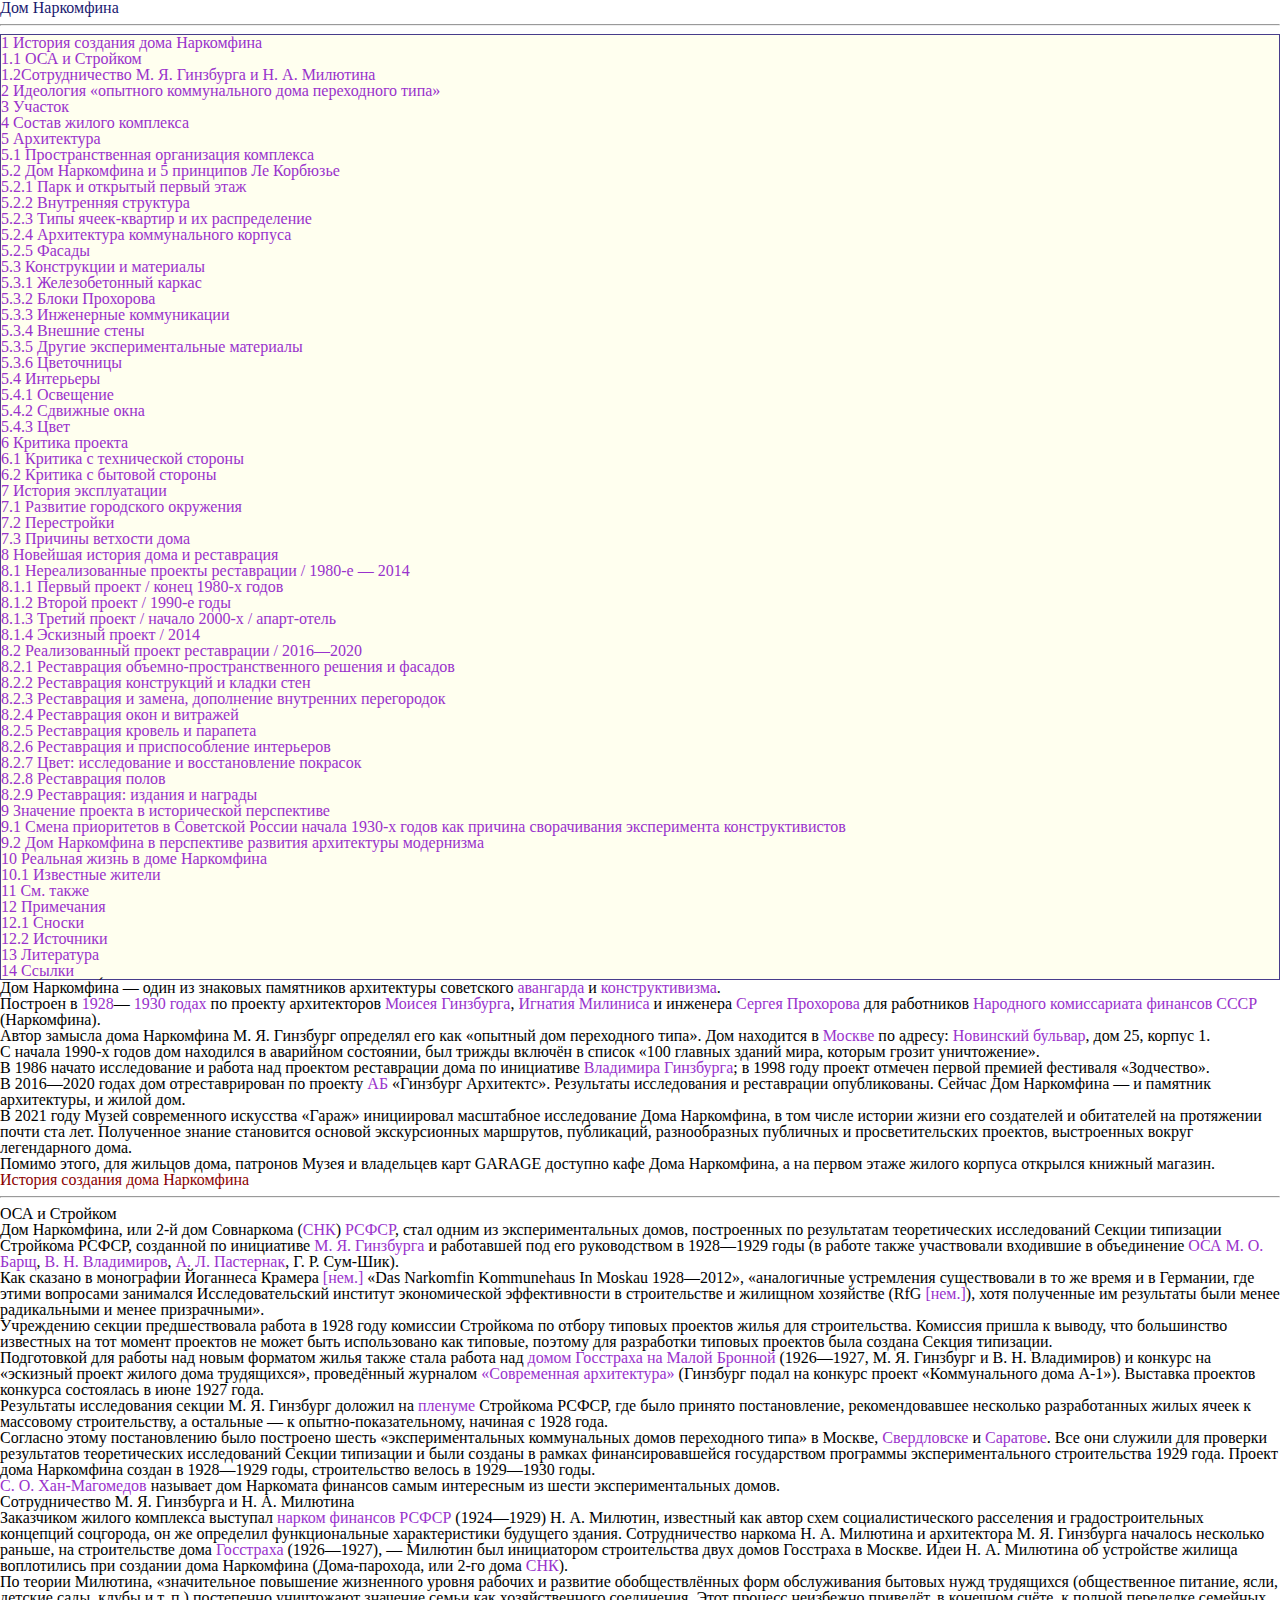
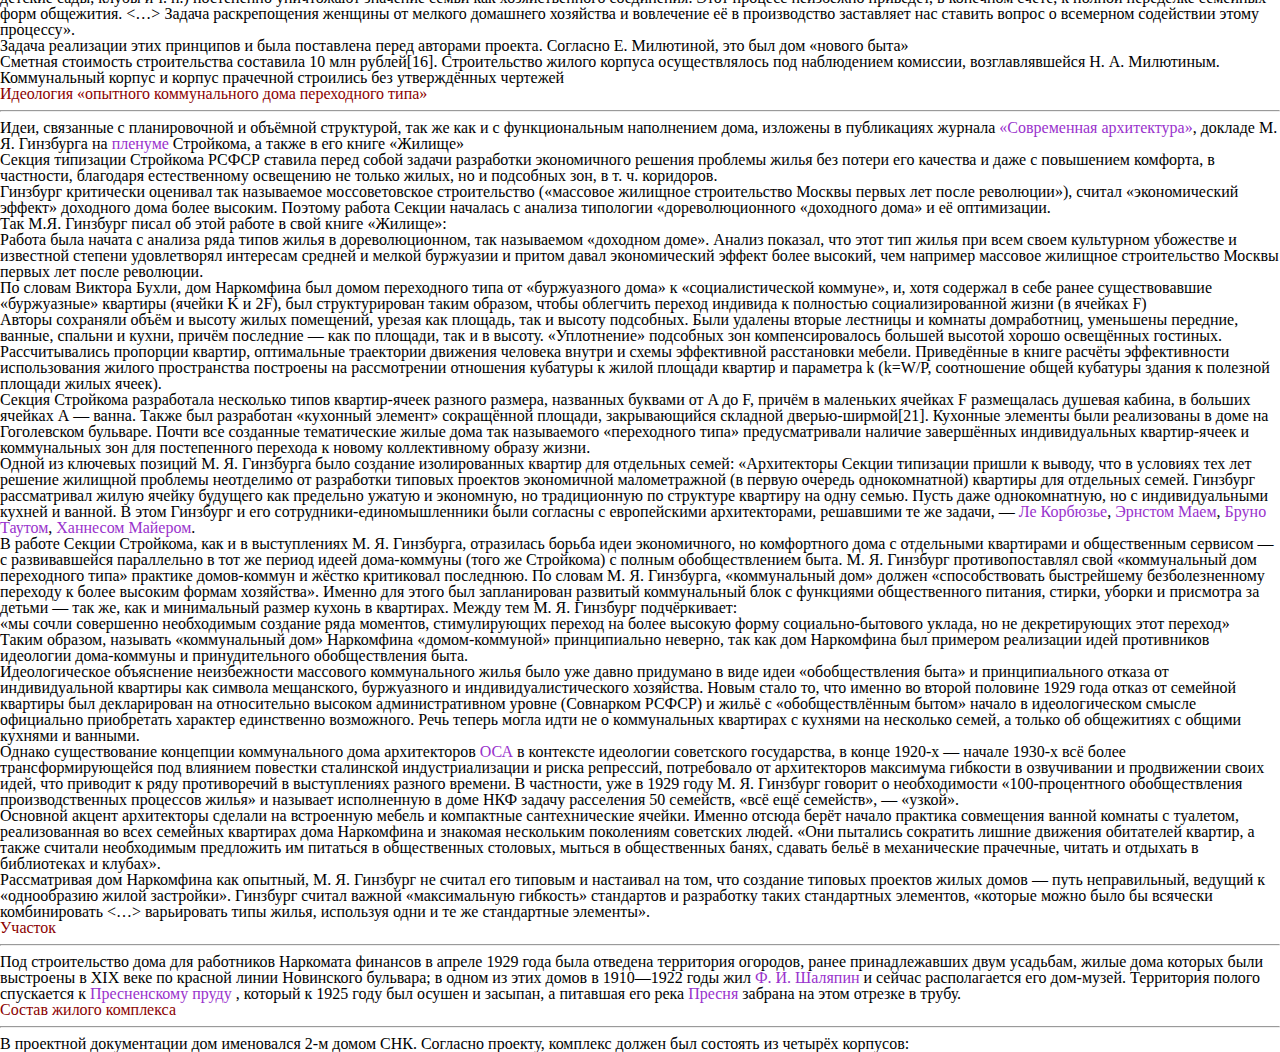
==== index.html @ 95c618e3 "new file" ====
<!DOCTYPE html>
<html lang="en">
<head>
    <meta charset="UTF-8">
    <meta name="viewport" content="width=device-width, initial-scale=1.0">
    <title>Document</title>
    <link rel="stylesheet" href="css/style.css">
    <base target="_blank">
</head>
<body>
    <h1>Дом Наркомфина</h1>

    <hr>

    <nav>
        <ul>
            <li><a href="">1 История создания дома Наркомфина</a></li>
                <ul>
                    <li><a href="">1.1 ОСА и Стройком</a></li>
                    <li><a href="">1.2Сотрудничество М. Я. Гинзбурга и Н. А. Милютина</a></li>
                </ul>
            <li><a href="">2 Идеология «опытного коммунального дома переходного типа»</a></li>
            <li><a href="">3 Участок</a></li>
            <li><a href="">4 Состав жилого комплекса</a></li>
            <li><a href="">5 Архитектура</a></li>
                <ul>
                    <li><a href="">5.1	Пространственная организация комплекса</a></li>
                    <li><a href="">5.2	Дом Наркомфина и 5 принципов Ле Корбюзье</a></li>
                        <ul>
                            <li><a href="">5.2.1	Парк и открытый первый этаж</a></li>
                            <li><a href="">5.2.2	Внутренняя структура</a></li>
                            <li><a href="">5.2.3	Типы ячеек-квартир и их распределение</a></li>
                            <li><a href="">5.2.4	Архитектура коммунального корпуса</a></li>
                            <li><a href="">5.2.5	Фасады</a></li>
                        </ul>
                    <li><a href="">5.3	Конструкции и материалы</a></li>
                        <ul>
                            <li><a href="">5.3.1	Железобетонный каркас</a></li>
                            <li><a href="">5.3.2	Блоки Прохорова</a></li>
                            <li><a href="">5.3.3	Инженерные коммуникации</a></li>
                            <li><a href="">5.3.4	Внешние стены</a></li>
                            <li><a href="">5.3.5	Другие экспериментальные материалы</a></li>
                            <li><a href="">5.3.6	Цветочницы</a></li>
                        </ul>
                    <li><a href="">5.4	Интерьеры</a></li>
                        <ul>
                            <li><a href="">5.4.1	Освещение</a></li>
                            <li><a href="">5.4.2	Сдвижные окна</a></li>
                            <li><a href="">5.4.3	Цвет</a></li>
                        </ul>
                </ul>
            <li><a href="">6	Критика проекта</a></li>
                <ul>
                    <li><a href="">6.1	Критика с технической стороны</a></li>
                    <li><a href="">6.2	Критика с бытовой стороны</a></li>
                </ul>
            <li><a href="">7	История эксплуатации</a></li>
                <ul>
                    <li><a href="">7.1	Развитие городского окружения</a></li>
                    <li><a href="">7.2	Перестройки</a></li>
                    <li><a href="">7.3	Причины ветхости дома</a></li>
                </ul>
            <li><a href="">8	Новейшая история дома и реставрация</a></li>
                <ul>
                    <li><a href="">8.1	Нереализованные проекты реставрации / 1980-е — 2014</a></li>
                        <ul>
                            <li><a href="">8.1.1	Первый проект / конец 1980-х годов</a></li>
                            <li><a href="">8.1.2	Второй проект / 1990-е годы</a></li>
                            <li><a href="">8.1.3	Третий проект / начало 2000-х / апарт-отель</a></li>
                            <li><a href="">8.1.4	Эскизный проект / 2014</a></li>
                        </ul>
                    <li><a href="">8.2	Реализованный проект реставрации / 2016—2020</a></li>
                        <ul>
                            <li><a href="">8.2.1	Реставрация объемно-пространственного решения и фасадов</a></li>
                            <li><a href="">8.2.2	Реставрация конструкций и кладки стен</a></li>
                            <li><a href="">8.2.3	Реставрация и замена, дополнение внутренних перегородок</a></li>
                            <li><a href="">8.2.4	Реставрация окон и витражей</a></li>
                            <li><a href="">8.2.5	Реставрация кровель и парапета</a></li>
                            <li><a href="">8.2.6	Реставрация и приспособление интерьеров</a></li>
                            <li><a href="">8.2.7	Цвет: исследование и восстановление покрасок</a></li>
                            <li><a href="">8.2.8	Реставрация полов</a></li>
                            <li><a href="">8.2.9	Реставрация: издания и награды</a></li>
                        </ul>
                </ul>
            <li><a href="">9	Значение проекта в исторической перспективе</a></li>
                <ul>
                    <li><a href="">9.1	Смена приоритетов в Советской России начала 1930-х годов как причина сворачивания эксперимента конструктивистов</a></li>
                    <li><a href="">9.2	Дом Наркомфина в перспективе развития архитектуры модернизма</a></li>
                </ul>
            <li><a href="">10	Реальная жизнь в доме Наркомфина</a></li>
                <ul>
                    <li><a href="">10.1	Известные жители</a></li>
                </ul>
            <li><a href="">11	См. также</a></li>
            <li><a href="">12	Примечания</a></li>
                <ul>
                    <li><a href="">12.1	Сноски</a></li>
                    <li><a href="">12.2	Источники</a></li>
                </ul>
            <li><a href="">13	Литература</a></li>
            <li><a href="">14	Ссылки</a></li>
        </ul>
    </nav>

    <article>
    <p><b>Дом Наркомфи́на</b> — один из знаковых памятников архитектуры советского <a href="https://ru.wikipedia.org/wiki/%D0%90%D0%B2%D0%B0%D0%BD%D0%B3%D0%B0%D1%80%D0%B4_(%D0%B8%D1%81%D0%BA%D1%83%D1%81%D1%81%D1%82%D0%B2%D0%BE)">авангарда</a> и <a href="https://ru.wikipedia.org/wiki/%D0%9A%D0%BE%D0%BD%D1%81%D1%82%D1%80%D1%83%D0%BA%D1%82%D0%B8%D0%B2%D0%B8%D0%B7%D0%BC_(%D0%B8%D1%81%D0%BA%D1%83%D1%81%D1%81%D1%82%D0%B2%D0%BE)">конструктивизма</a>.<br>
        Построен в <a href="https://ru.wikipedia.org/wiki/1928_%D0%B3%D0%BE%D0%B4">1928</a>— <a href="https://ru.wikipedia.org/wiki/1930_%D0%B3%D0%BE%D0%B4">1930 годах</a> по проекту архитекторов <a href="https://ru.wikipedia.org/wiki/%D0%93%D0%B8%D0%BD%D0%B7%D0%B1%D1%83%D1%80%D0%B3,_%D0%9C%D0%BE%D0%B8%D1%81%D0%B5%D0%B9_%D0%AF%D0%BA%D0%BE%D0%B2%D0%BB%D0%B5%D0%B2%D0%B8%D1%87">Моисея Гинзбурга</a>, <a href="https://ru.wikipedia.org/wiki/%D0%9C%D0%B8%D0%BB%D0%B8%D0%BD%D0%B8%D1%81,_%D0%98%D0%B3%D0%BD%D0%B0%D1%82%D0%B8%D0%B9_%D0%A4%D1%80%D0%B0%D0%BD%D1%86%D0%B5%D0%B2%D0%B8%D1%87">Игнатия Милиниса</a> и инженера <a href="https://ru.wikipedia.org/wiki/%D0%A1%D0%B5%D1%80%D0%B3%D0%B5%D0%B9_%D0%9B%D1%8C%D0%B2%D0%BE%D0%B2%D0%B8%D1%87_%D0%9F%D1%80%D0%BE%D1%85%D0%BE%D1%80%D0%BE%D0%B2">Сергея Прохорова</a> для работников <a href="https://ru.wikipedia.org/wiki/%D0%9D%D0%B0%D1%80%D0%BE%D0%B4%D0%BD%D1%8B%D0%B9_%D0%BA%D0%BE%D0%BC%D0%B8%D1%81%D1%81%D0%B0%D1%80%D0%B8%D0%B0%D1%82_%D1%84%D0%B8%D0%BD%D0%B0%D0%BD%D1%81%D0%BE%D0%B2_%D0%A1%D0%A1%D0%A1%D0%A0">Народного комиссариата финансов СССР</a> (Наркомфина).<br> 
        Автор замысла дома Наркомфина М. Я. Гинзбург определял его как «опытный дом переходного типа». Дом находится в <a href="https://ru.wikipedia.org/wiki/%D0%9C%D0%BE%D1%81%D0%BA%D0%B2%D0%B0">Москве</a> по адресу: <a href="https://ru.wikipedia.org/wiki/%D0%9D%D0%BE%D0%B2%D0%B8%D0%BD%D1%81%D0%BA%D0%B8%D0%B9_%D0%B1%D1%83%D0%BB%D1%8C%D0%B2%D0%B0%D1%80">Новинский бульвар</a>, дом 25, корпус 1.
    </p>

    <p>С начала 1990-х годов дом находился в аварийном состоянии, был трижды включён в список «100 главных зданий мира, которым грозит уничтожение». <br>
        В 1986 начато исследование и работа над проектом реставрации дома по инициативе <a href="https://ru.wikipedia.org/wiki/%D0%93%D0%B8%D0%BD%D0%B7%D0%B1%D1%83%D1%80%D0%B3,_%D0%92%D0%BB%D0%B0%D0%B4%D0%B8%D0%BC%D0%B8%D1%80_%D0%9C%D0%BE%D0%B8%D1%81%D0%B5%D0%B5%D0%B2%D0%B8%D1%87">Владимира Гинзбурга</a>; в 1998 году проект отмечен первой премией фестиваля «Зодчество». <br>
        В 2016—2020 годах дом отреставрирован по проекту <a href="https://ru.wikipedia.org/wiki/%D0%90%D1%80%D1%85%D0%B8%D1%82%D0%B5%D0%BA%D1%82%D1%83%D1%80%D0%BD%D0%BE%D0%B5_%D0%B1%D1%8E%D1%80%D0%BE">АБ</a> «Гинзбург Архитектс». Результаты исследования и реставрации опубликованы. Сейчас Дом Наркомфина — и памятник архитектуры, и жилой дом.
    </p>

    <p>В 2021 году Музей современного искусства «Гараж» инициировал масштабное исследование Дома Наркомфина, в том числе истории жизни его создателей и обитателей на протяжении почти ста лет.
        Полученное знание становится основой экскурсионных маршрутов, публикаций, разнообразных публичных и просветительских проектов, выстроенных вокруг легендарного дома.<br>
        Помимо этого, для жильцов дома, патронов Музея и владельцев карт GARAGE доступно кафе Дома Наркомфина, а на первом этаже жилого корпуса открылся книжный магазин.
    </p>

    <h2>История создания дома Наркомфина</h2>

    <hr>

    <h3>ОСА и Стройком</h3>

    <p>Дом Наркомфина, или 2-й дом Совнаркома (<a href="https://ru.wikipedia.org/wiki/%D0%A1%D0%BE%D0%B2%D0%B5%D1%82_%D0%BD%D0%B0%D1%80%D0%BE%D0%B4%D0%BD%D1%8B%D1%85_%D0%BA%D0%BE%D0%BC%D0%B8%D1%81%D1%81%D0%B0%D1%80%D0%BE%D0%B2">СНК</a>) <a href="https://ru.wikipedia.org/wiki/%D0%A0%D0%BE%D1%81%D1%81%D0%B8%D0%B9%D1%81%D0%BA%D0%B0%D1%8F_%D0%A1%D0%BE%D0%B2%D0%B5%D1%82%D1%81%D0%BA%D0%B0%D1%8F_%D0%A4%D0%B5%D0%B4%D0%B5%D1%80%D0%B0%D1%82%D0%B8%D0%B2%D0%BD%D0%B0%D1%8F_%D0%A1%D0%BE%D1%86%D0%B8%D0%B0%D0%BB%D0%B8%D1%81%D1%82%D0%B8%D1%87%D0%B5%D1%81%D0%BA%D0%B0%D1%8F_%D0%A0%D0%B5%D1%81%D0%BF%D1%83%D0%B1%D0%BB%D0%B8%D0%BA%D0%B0">РСФСР</a>, стал одним из экспериментальных домов, построенных по результатам теоретических 
        исследований Секции типизации Стройкома РСФСР, созданной по инициативе <a href="https://ru.wikipedia.org/wiki/%D0%93%D0%B8%D0%BD%D0%B7%D0%B1%D1%83%D1%80%D0%B3,_%D0%9C%D0%BE%D0%B8%D1%81%D0%B5%D0%B9_%D0%AF%D0%BA%D0%BE%D0%B2%D0%BB%D0%B5%D0%B2%D0%B8%D1%87">М. Я. Гинзбурга</a> и работавшей под его руководством в 1928—1929 годы
         (в работе также участвовали входившие в объединение <a href="https://ru.wikipedia.org/wiki/%D0%9E%D0%B1%D1%8A%D0%B5%D0%B4%D0%B8%D0%BD%D0%B5%D0%BD%D0%B8%D0%B5_%D1%81%D0%BE%D0%B2%D1%80%D0%B5%D0%BC%D0%B5%D0%BD%D0%BD%D1%8B%D1%85_%D0%B0%D1%80%D1%85%D0%B8%D1%82%D0%B5%D0%BA%D1%82%D0%BE%D1%80%D0%BE%D0%B2">ОСА</a> <a href="https://ru.wikipedia.org/wiki/%D0%91%D0%B0%D1%80%D1%89,_%D0%9C%D0%B8%D1%85%D0%B0%D0%B8%D0%BB_%D0%9E%D1%81%D0%B8%D0%BF%D0%BE%D0%B2%D0%B8%D1%87">М. О. Барщ</a>, <a href="https://ru.wikipedia.org/wiki/%D0%92%D0%BB%D0%B0%D0%B4%D0%B8%D0%BC%D0%B8%D1%80%D0%BE%D0%B2,_%D0%92%D1%8F%D1%87%D0%B5%D1%81%D0%BB%D0%B0%D0%B2_%D0%9D%D0%B8%D0%BA%D0%BE%D0%BB%D0%B0%D0%B5%D0%B2%D0%B8%D1%87">В. Н. Владимиров</a>, <a href="https://ru.wikipedia.org/wiki/%D0%9F%D0%B0%D1%81%D1%82%D0%B5%D1%80%D0%BD%D0%B0%D0%BA,_%D0%90%D0%BB%D0%B5%D0%BA%D1%81%D0%B0%D0%BD%D0%B4%D1%80_%D0%9B%D0%B5%D0%BE%D0%BD%D0%B8%D0%B4%D0%BE%D0%B2%D0%B8%D1%87">А. Л. Пастернак</a>, Г. Р. Сум-Шик). <br>
        Как сказано в монографии Йоганнеса Крамера <sup><a href="https://de.wikipedia.org/wiki/Johannes_Cramer">[нем.]</a></sup> «Das Narkomfin Kommunehaus In Moskau 1928—2012», <i>«аналогичные устремления
             существовали в то же время и в Германии, где этими вопросами занимался Исследовательский институт экономической эффективности
              в строительстве и жилищном хозяйстве (RfG <sup><a href="https://de.wikipedia.org/wiki/Reichsforschungsgesellschaft_f%C3%BCr_Wirtschaftlichkeit_im_Bau-_und_Wohnungswesen">[нем.]</a></sup>), хотя полученные им результаты были менее радикальными и менее призрачными».
            </i>
    </p>

    <p>Учреждению секции предшествовала работа в 1928 году комиссии Стройкома по отбору типовых проектов жилья для строительства.
        Комиссия пришла к выводу, что большинство известных на тот момент проектов не может быть использовано как типовые, поэтому 
        для разработки типовых проектов была создана Секция типизации.<br> Подготовкой для работы над новым форматом жилья также 
        стала работа над <a href="https://ru.wikipedia.org/wiki/%D0%96%D0%B8%D0%BB%D0%BE%D0%B9_%D0%B4%D0%BE%D0%BC_%D0%93%D0%BE%D1%81%D1%81%D1%82%D1%80%D0%B0%D1%85%D0%B0_%D0%BD%D0%B0_%D0%9C%D0%B0%D0%BB%D0%BE%D0%B9_%D0%91%D1%80%D0%BE%D0%BD%D0%BD%D0%BE%D0%B9">домом Госстраха на Малой Бронной</a> (1926—1927, М. Я. Гинзбург и В. Н. Владимиров) и конкурс на «эскизный проект 
        жилого дома трудящихся», проведённый журналом <a href="https://ru.wikipedia.org/wiki/%D0%A1%D0%BE%D0%B2%D1%80%D0%B5%D0%BC%D0%B5%D0%BD%D0%BD%D0%B0%D1%8F_%D0%B0%D1%80%D1%85%D0%B8%D1%82%D0%B5%D0%BA%D1%82%D1%83%D1%80%D0%B0_(%D0%B6%D1%83%D1%80%D0%BD%D0%B0%D0%BB)">«Современная архитектура»</a> (Гинзбург подал на конкурс проект «Коммунального дома А-1»). 
        Выставка проектов конкурса состоялась в июне 1927 года.
    </p>

    <p>Результаты исследования секции М. Я. Гинзбург доложил на <a href="https://ru.wikipedia.org/wiki/%D0%9F%D0%BB%D0%B5%D0%BD%D0%B0%D1%80%D0%BD%D0%BE%D0%B5_%D0%B7%D0%B0%D1%81%D0%B5%D0%B4%D0%B0%D0%BD%D0%B8%D0%B5">пленуме</a> Стройкома РСФСР, где было принято постановление, рекомендовавшее 
        несколько разработанных жилых ячеек к массовому строительству, а остальные — к опытно-показательному, начиная с 1928 года.<br>
        Согласно этому постановлению было построено шесть «экспериментальных коммунальных домов переходного типа» в Москве, <a href="https://ru.wikipedia.org/wiki/%D0%95%D0%BA%D0%B0%D1%82%D0%B5%D1%80%D0%B8%D0%BD%D0%B1%D1%83%D1%80%D0%B3">Свердловске</a> и 
        <a href="https://ru.wikipedia.org/wiki/%D0%A1%D0%B0%D1%80%D0%B0%D1%82%D0%BE%D0%B2">Саратове</a>. Все они служили для проверки результатов теоретических исследований Секции типизации и были созданы в рамках 
        финансировавшейся государством программы экспериментального строительства 1929 года. Проект дома Наркомфина создан в 1928—1929 годы, 
        строительство велось в 1929—1930 годы.</p>

    <p><a href="https://ru.wikipedia.org/wiki/%D0%A5%D0%B0%D0%BD-%D0%9C%D0%B0%D0%B3%D0%BE%D0%BC%D0%B5%D0%B4%D0%BE%D0%B2,_%D0%A1%D0%B5%D0%BB%D0%B8%D0%BC_%D0%9E%D0%BC%D0%B0%D1%80%D0%BE%D0%B2%D0%B8%D1%87">С. О. Хан-Магомедов</a> называет дом Наркомата финансов самым интересным из шести экспериментальных домов.
    </p>

    <h3>Сотрудничество М. Я. Гинзбурга и Н. А. Милютина</h3>

    <p>Заказчиком жилого комплекса выступал <a href="https://ru.wikipedia.org/wiki/%D0%9D%D0%B0%D1%80%D0%BE%D0%B4%D0%BD%D1%8B%D0%B9_%D0%BA%D0%BE%D0%BC%D0%B8%D1%81%D1%81%D0%B0%D1%80%D0%B8%D0%B0%D1%82_%D1%84%D0%B8%D0%BD%D0%B0%D0%BD%D1%81%D0%BE%D0%B2_%D0%A0%D0%A1%D0%A4%D0%A1%D0%A0">нарком финансов РСФСР</a> (1924—1929) Н. А. Милютин, известный как автор схем 
        социалистического расселения и градостроительных концепций соцгорода, он же определил функциональные характеристики 
        будущего здания. Сотрудничество наркома Н. А. Милютина и архитектора М. Я. Гинзбурга началось несколько раньше, 
        на строительстве дома <a href="https://ru.wikipedia.org/wiki/%D0%96%D0%B8%D0%BB%D0%BE%D0%B9_%D0%B4%D0%BE%D0%BC_%D0%93%D0%BE%D1%81%D1%81%D1%82%D1%80%D0%B0%D1%85%D0%B0_%D0%BD%D0%B0_%D0%9C%D0%B0%D0%BB%D0%BE%D0%B9_%D0%91%D1%80%D0%BE%D0%BD%D0%BD%D0%BE%D0%B9">Госстраха</a> (1926—1927), — Милютин был инициатором строительства двух домов Госстраха в Москве. 
        Идеи Н. А. Милютина об устройстве жилища воплотились при создании дома Наркомфина (Дома-парохода, или 2-го дома <a href="https://ru.wikipedia.org/wiki/%D0%A1%D0%BE%D0%B2%D0%B5%D1%82_%D0%BD%D0%B0%D1%80%D0%BE%D0%B4%D0%BD%D1%8B%D1%85_%D0%BA%D0%BE%D0%BC%D0%B8%D1%81%D1%81%D0%B0%D1%80%D0%BE%D0%B2">СНК</a>).
    </p>

    <p>По теории Милютина, <i>«значительное повышение жизненного уровня рабочих и развитие обобществлённых форм обслуживания 
        бытовых нужд трудящихся (общественное питание, ясли, детские сады, клубы и т. п.) постепенно уничтожают значение семьи 
        как хозяйственного соединения. Этот процесс неизбежно приведёт, в конечном счёте, к полной переделке семейных форм общежития. <…> 
        Задача раскрепощения женщины от мелкого домашнего хозяйства и вовлечение её в производство заставляет нас ставить вопрос о 
        всемерном содействии этому процессу».</i>
    </p>

    <p>Задача реализации этих принципов и была поставлена перед авторами проекта. Согласно Е. Милютиной, это был дом «нового быта»
    </p>

    <p>Сметная стоимость строительства составила 10 млн рублей[16]. Строительство жилого корпуса осуществлялось под наблюдением комиссии, возглавлявшейся Н. А. Милютиным. Коммунальный корпус и корпус прачечной строились без утверждённых чертежей
    </p>

    <h2>Идеология «опытного коммунального дома переходного типа»</h2>

    <hr>

    <p>Идеи, связанные с планировочной и объёмной структурой, так же как и с функциональным наполнением дома, изложены в 
        публикациях журнала <a href="https://ru.wikipedia.org/wiki/%D0%A1%D0%BE%D0%B2%D1%80%D0%B5%D0%BC%D0%B5%D0%BD%D0%BD%D0%B0%D1%8F_%D0%B0%D1%80%D1%85%D0%B8%D1%82%D0%B5%D0%BA%D1%82%D1%83%D1%80%D0%B0_(%D0%B6%D1%83%D1%80%D0%BD%D0%B0%D0%BB)">«Современная архитектура»</a>, 
        докладе М. Я. Гинзбурга на <a href="https://ru.wikipedia.org/wiki/%D0%9F%D0%BB%D0%B5%D0%BD%D0%B0%D1%80%D0%BD%D0%BE%D0%B5_%D0%B7%D0%B0%D1%81%D0%B5%D0%B4%D0%B0%D0%BD%D0%B8%D0%B5">пленуме</a> Стройкома, а также в его книге «Жилище»
    </p>

    <p>Секция типизации Стройкома РСФСР ставила перед собой задачи разработки экономичного решения проблемы жилья без потери его качества и 
        даже с повышением комфорта, в частности, благодаря естественному освещению не только жилых, но и подсобных зон, в т. ч. коридоров.

    </p>

    <p>Гинзбург критически оценивал так называемое моссоветовское строительство («массовое жилищное строительство Москвы первых лет после 
        революции»), считал «экономический эффект» доходного дома более высоким. Поэтому работа Секции началась с 
        анализа типологии «дореволюционного «доходного дома» и её оптимизации.
    </p>

    <p>Так М.Я. Гинзбург писал об этой работе в свой книге «Жилище»:</p>

    <p><blockquote> <i>Работа была начата с анализа ряда типов жилья в дореволюционном, так называемом «доходном доме». 
        Анализ показал, что этот тип жилья при всем своем культурном убожестве и известной степени удовлетворял интересам 
        средней и мелкой буржуазии и притом давал экономический эффект более высокий, чем например массовое жилищное строительство 
        Москвы первых лет после революции.</i></blockquote>
    </p>

    <p>По словам Виктора Бухли, дом Наркомфина был домом переходного типа от «буржуазного дома» к «социалистической коммуне», и, хотя 
        содержал в себе ранее существовавшие «буржуазные» квартиры (ячейки K и 2F), был структурирован таким образом, чтобы облегчить 
        переход индивида к полностью социализированной жизни (в ячейках F)
    </p>

    <p>Авторы сохраняли объём и высоту жилых помещений, урезая как площадь, так и высоту подсобных. Были удалены вторые 
        лестницы и комнаты домработниц, уменьшены передние, ванные, спальни и кухни, причём последние — как по площади, так и в высоту. 
        «Уплотнение» подсобных зон компенсировалось большей высотой хорошо освещённых гостиных. Рассчитывались пропорции квартир, оптимальные 
        траектории движения человека внутри и схемы эффективной расстановки мебели. Приведённые в книге расчёты эффективности использования 
        жилого пространства построены на рассмотрении отношения кубатуры к жилой площади квартир и параметра k (k=W/P, соотношение общей 
        кубатуры здания к полезной площади жилых ячеек).
    </p>

    <p>Секция Стройкома разработала несколько типов квартир-ячеек разного размера, названных буквами от A до F, причём в 
        маленьких ячейках F размещалась душевая кабина, в больших ячейках А — ванна. Также был разработан «кухонный элемент» 
        сокращённой площади, закрывающийся складной дверью-ширмой[21]. Кухонные элементы были реализованы в доме на 
        Гоголевском бульваре. Почти все созданные тематические жилые дома так называемого «переходного типа» предусматривали наличие 
        завершённых индивидуальных квартир-ячеек и коммунальных зон для постепенного перехода к новому коллективному образу жизни.
    </p>

    <p>Одной из ключевых позиций М. Я. Гинзбурга было создание изолированных квартир для отдельных семей: 
        «Архитекторы Секции типизации пришли к выводу, что в условиях тех лет решение жилищной проблемы неотделимо 
        от разработки типовых проектов экономичной малометражной (в первую очередь однокомнатной) квартиры для отдельных семей. 
        Гинзбург рассматривал жилую ячейку будущего как предельно ужатую и экономную, но традиционную по структуре квартиру на одну семью. 
        Пусть даже однокомнатную, но с индивидуальными кухней и ванной. В этом Гинзбург и его сотрудники-единомышленники были согласны с 
        европейскими архитекторами, решавшими те же задачи, — 
        <a href="https://ru.wikipedia.org/wiki/%D0%9B%D0%B5_%D0%9A%D0%BE%D1%80%D0%B1%D1%8E%D0%B7%D1%8C%D0%B5">Ле Корбюзье</a>, 
        <a href="https://ru.wikipedia.org/wiki/%D0%9C%D0%B0%D0%B9,_%D0%AD%D1%80%D0%BD%D1%81%D1%82">Эрнстом Маем</a>, 
        <a href="https://ru.wikipedia.org/wiki/%D0%A2%D0%B0%D1%83%D1%82,_%D0%91%D1%80%D1%83%D0%BD%D0%BE">Бруно Таутом</a>, 
        <a href="https://ru.wikipedia.org/wiki/%D0%9C%D0%B0%D0%B9%D0%B5%D1%80,_%D0%A5%D0%B0%D0%BD%D0%BD%D0%B5%D1%81">Ханнесом Майером</a>.
    </p>

    <p>В работе Секции Стройкома, как и в выступлениях М. Я. Гинзбурга, отразилась борьба идеи экономичного, но комфортного дома с 
        отдельными квартирами и общественным сервисом — с развивавшейся параллельно в тот же период идеей дома-коммуны (того же Стройкома) 
        с полным обобществлением быта. М. Я. Гинзбург противопоставлял свой «коммунальный дом переходного типа» практике домов-коммун
         и жёстко критиковал последнюю. По словам М. Я. Гинзбурга, «коммунальный дом» должен <i>«способствовать быстрейшему 
         безболезненному переходу к более высоким формам хозяйства»</i>. Именно для этого был запланирован развитый коммунальный блок 
         с функциями общественного питания, стирки, уборки и присмотра за детьми — так же, как и минимальный размер кухонь в квартирах. 
         Между тем М. Я. Гинзбург подчёркивает:
         <blockquote><i>«мы сочли совершенно необходимым создание ряда моментов, стимулирующих переход на более высокую форму социально-бытового уклада, но не декретирующих этот переход»</i></blockquote>
    </p>

    <p>Таким образом, называть «коммунальный дом» Наркомфина «домом-коммуной» принципиально неверно, так как дом 
        Наркомфина был примером реализации идей противников идеологии дома-коммуны и принудительного обобществления быта.
    </p>

    <p>Идеологическое объяснение неизбежности массового коммунального жилья было уже давно придумано в виде идеи 
        «обобществления быта» и принципиального отказа от индивидуальной квартиры как символа мещанского, буржуазного и 
        индивидуалистического хозяйства. Новым стало то, что именно во второй половине 1929 года отказ от семейной квартиры был 
        декларирован на относительно высоком административном уровне (Совнарком РСФСР) и жильё с «обобществлённым бытом» начало в 
        идеологическом смысле официально приобретать характер единственно возможного. Речь теперь могла идти не о коммунальных 
        квартирах с кухнями на несколько семей, а только об общежитиях с общими кухнями и ванными.
    </p>

    <p>Однако существование концепции коммунального дома архитекторов 
        <a href="https://ru.wikipedia.org/wiki/%D0%9E%D0%B1%D1%8A%D0%B5%D0%B4%D0%B8%D0%BD%D0%B5%D0%BD%D0%B8%D0%B5_%D1%81%D0%BE%D0%B2%D1%80%D0%B5%D0%BC%D0%B5%D0%BD%D0%BD%D1%8B%D1%85_%D0%B0%D1%80%D1%85%D0%B8%D1%82%D0%B5%D0%BA%D1%82%D0%BE%D1%80%D0%BE%D0%B2">ОСА</a> 
        в контексте идеологии советского государства, 
        в конце 1920-х — начале 1930-х всё более трансформирующейся под влиянием повестки сталинской индустриализации и 
        риска репрессий, потребовало от архитекторов максимума гибкости в озвучивании и продвижении своих идей, что приводит 
        к ряду противоречий в выступлениях разного времени. В частности, уже в 1929 году М. Я. Гинзбург говорит о необходимости 
        «100-процентного обобществления производственных процессов жилья» и называет исполненную в доме НКФ задачу расселения 50 
        семейств, <i>«всё ещё семейств», — «узкой»</i>.
    </p>

    <p>Основной акцент архитекторы сделали на встроенную мебель и компактные сантехнические ячейки. Именно отсюда берёт 
        начало практика совмещения ванной комнаты с туалетом, реализованная во всех семейных квартирах дома Наркомфина и знакомая 
        нескольким поколениям советских людей. <i>«Они пытались сократить лишние движения обитателей квартир, а также считали необходимым 
        предложить им питаться в общественных столовых, мыться в общественных банях, сдавать бельё в механические прачечные, читать и 
        отдыхать в библиотеках и клубах»</i>.
    </p>

    <p>Рассматривая дом Наркомфина как опытный, М. Я. Гинзбург не считал его типовым и настаивал на том, что создание типовых 
        проектов жилых домов — путь неправильный, ведущий к «однообразию жилой застройки». Гинзбург считал важной «максимальную 
        гибкость» стандартов и разработку таких стандартных элементов, «которые можно было бы всячески комбинировать <…> варьировать 
        типы жилья, используя одни и те же стандартные элементы».
    </p>

    <h2>Участок</h2>

    <hr>

    <p>Под строительство дома для работников Наркомата финансов в апреле 1929 года была отведена территория огородов, ранее 
        принадлежавших двум усадьбам, жилые дома которых были выстроены в XIX веке по красной линии Новинского бульвара; в одном 
        из этих домов в 1910—1922 годы жил 
        <a href="https://ru.wikipedia.org/wiki/%D0%A8%D0%B0%D0%BB%D1%8F%D0%BF%D0%B8%D0%BD,_%D0%A4%D1%91%D0%B4%D0%BE%D1%80_%D0%98%D0%B2%D0%B0%D0%BD%D0%BE%D0%B2%D0%B8%D1%87">Ф. И. Шаляпин</a> 
        и сейчас располагается его дом-музей. Территория полого спускается к 
        <a href="https://ru.wikipedia.org/wiki/%D0%9F%D1%80%D0%B5%D1%81%D0%BD%D0%B5%D0%BD%D1%81%D0%BA%D0%B8%D0%B5_%D0%BF%D1%80%D1%83%D0%B4%D1%8B">Пресненскому пруду</a>
        , который к 1925 году был осушен и засыпан, а питавшая его река 
        <a href="https://ru.wikipedia.org/wiki/%D0%9F%D1%80%D0%B5%D1%81%D0%BD%D1%8F_(%D1%80%D0%B5%D0%BA%D0%B0)">Пресня</a> 
        забрана на этом отрезке в трубу.
    </p>

    <h2>Состав жилого комплекса</h2>

    <hr>

    <p>В проектной документации дом именовался 2-м домом СНК. Согласно проекту, комплекс должен был состоять из четырёх корпусов:</p>

    </article>
</body>
</html>
---- css/style.css ----
@import "reset.css";
@import "content.css";
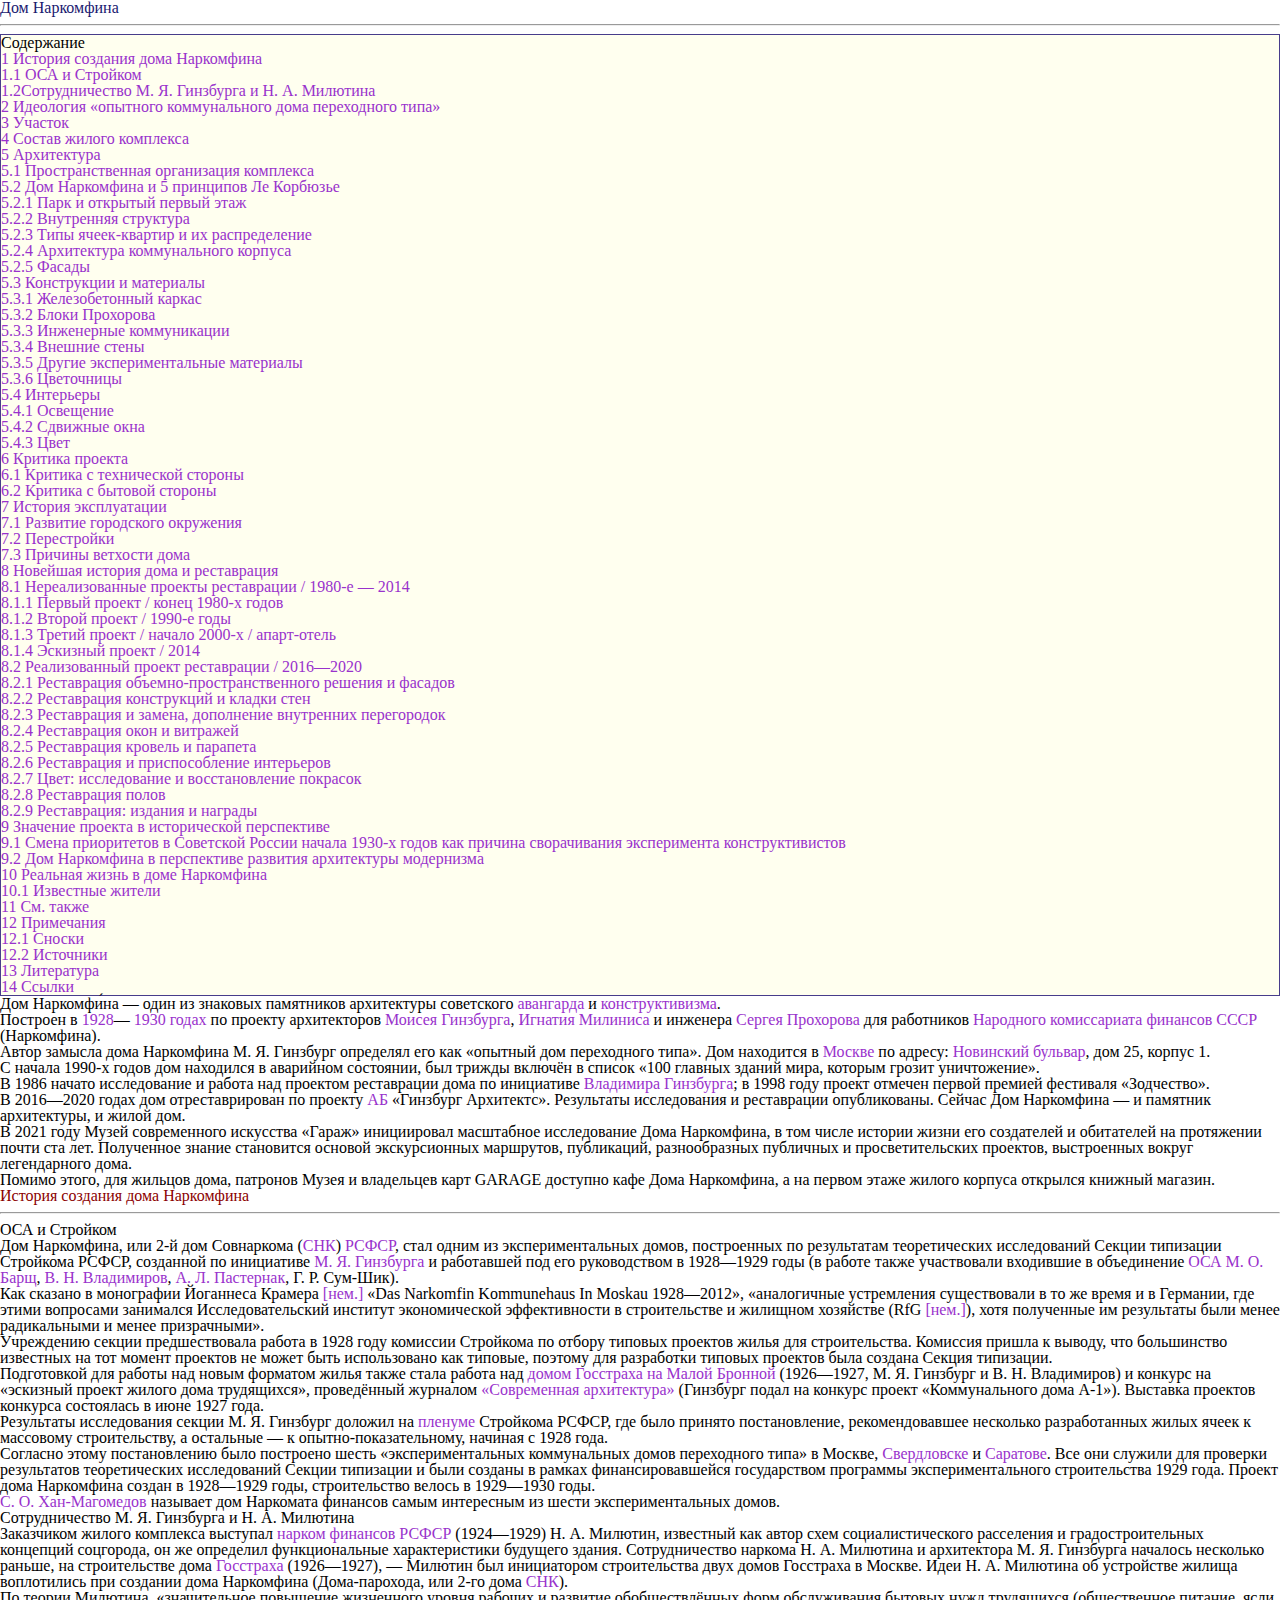
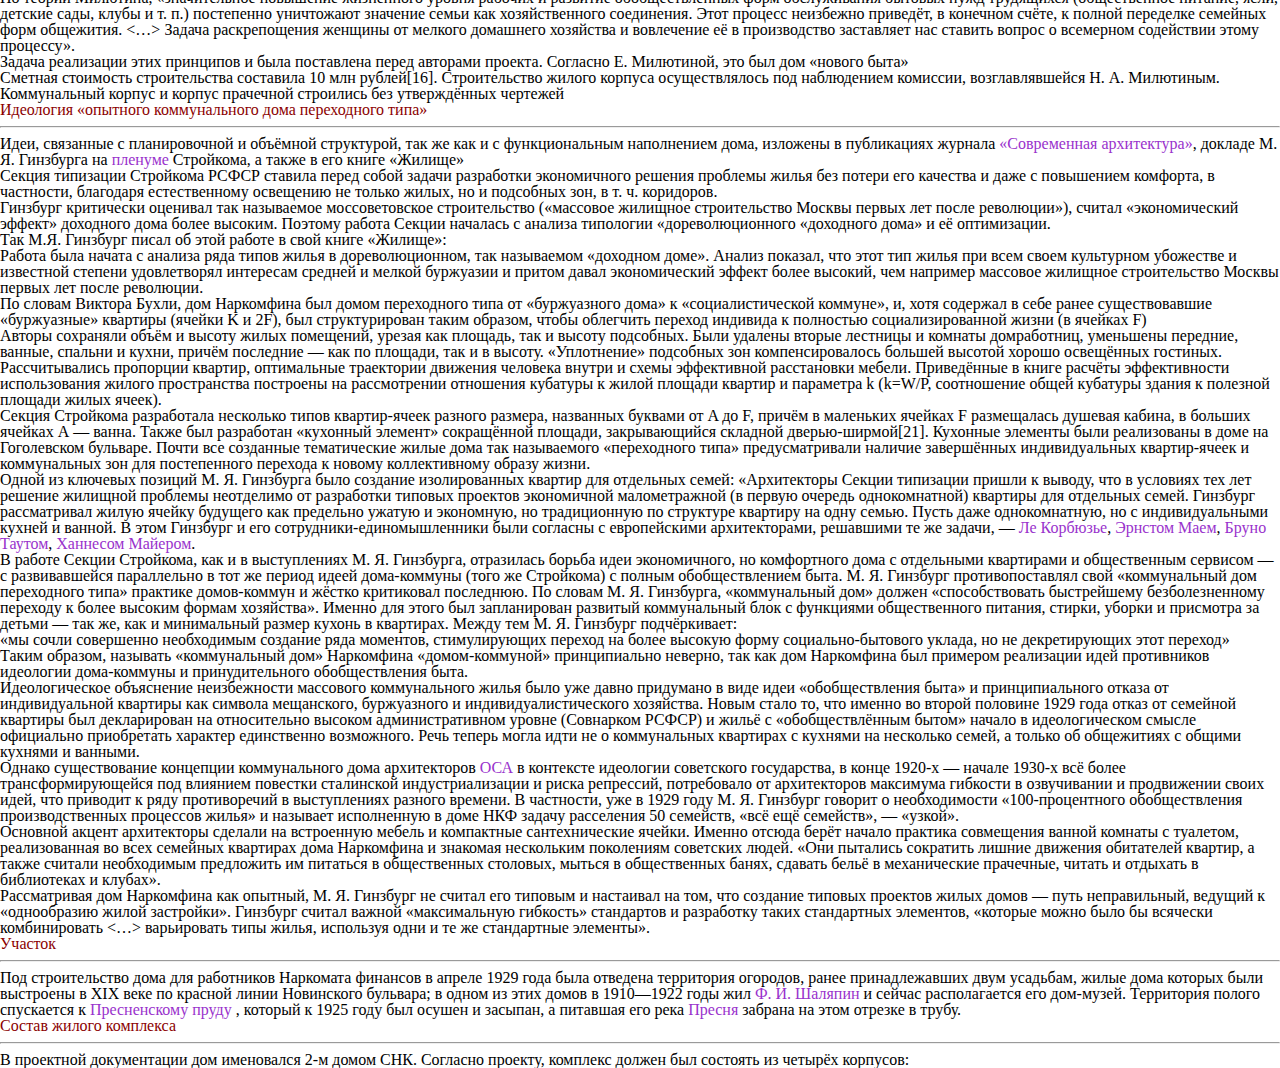
==== commit 6b3745e2: "new p" ====
--- a/index.html
+++ b/index.html
@@ -13,6 +13,7 @@
     <hr>
 
     <nav>
+        <p>Содержание</p>
         <ul>
             <li><a href="">1 История создания дома Наркомфина</a></li>
                 <ul>
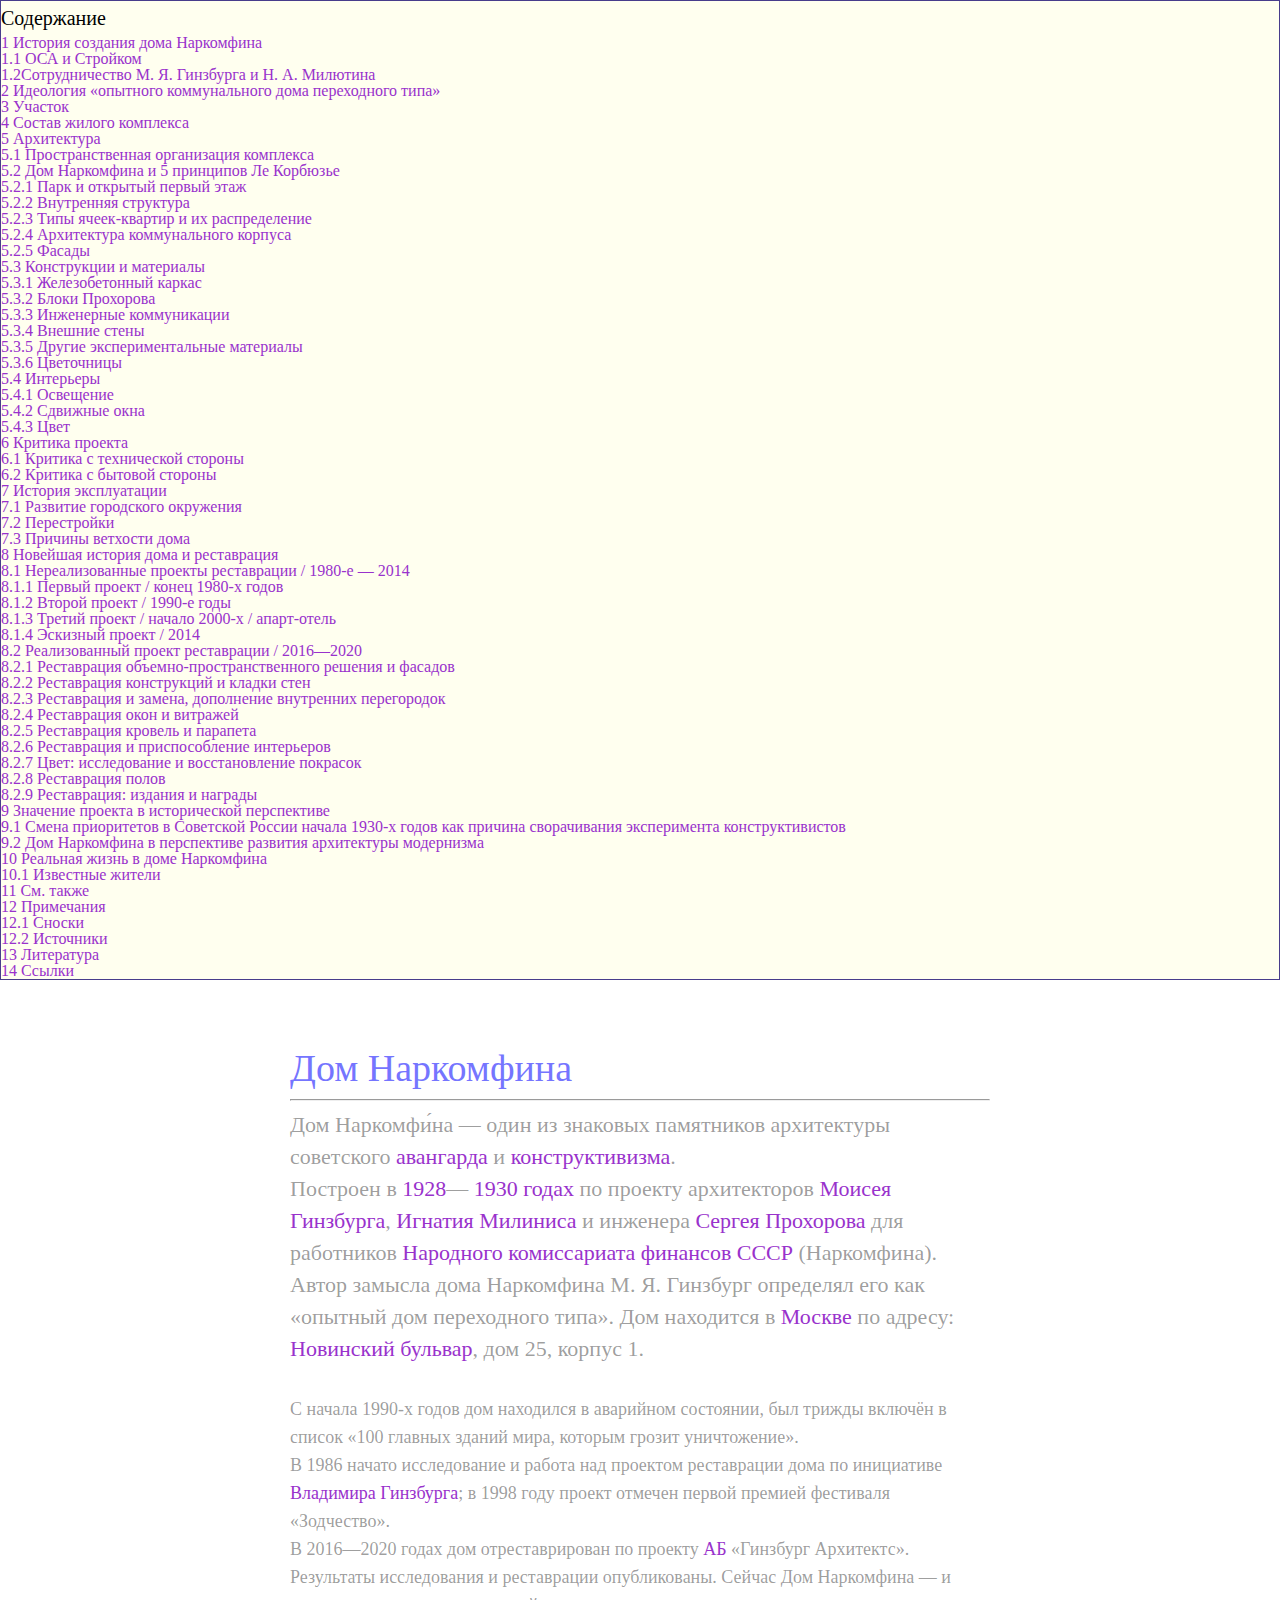
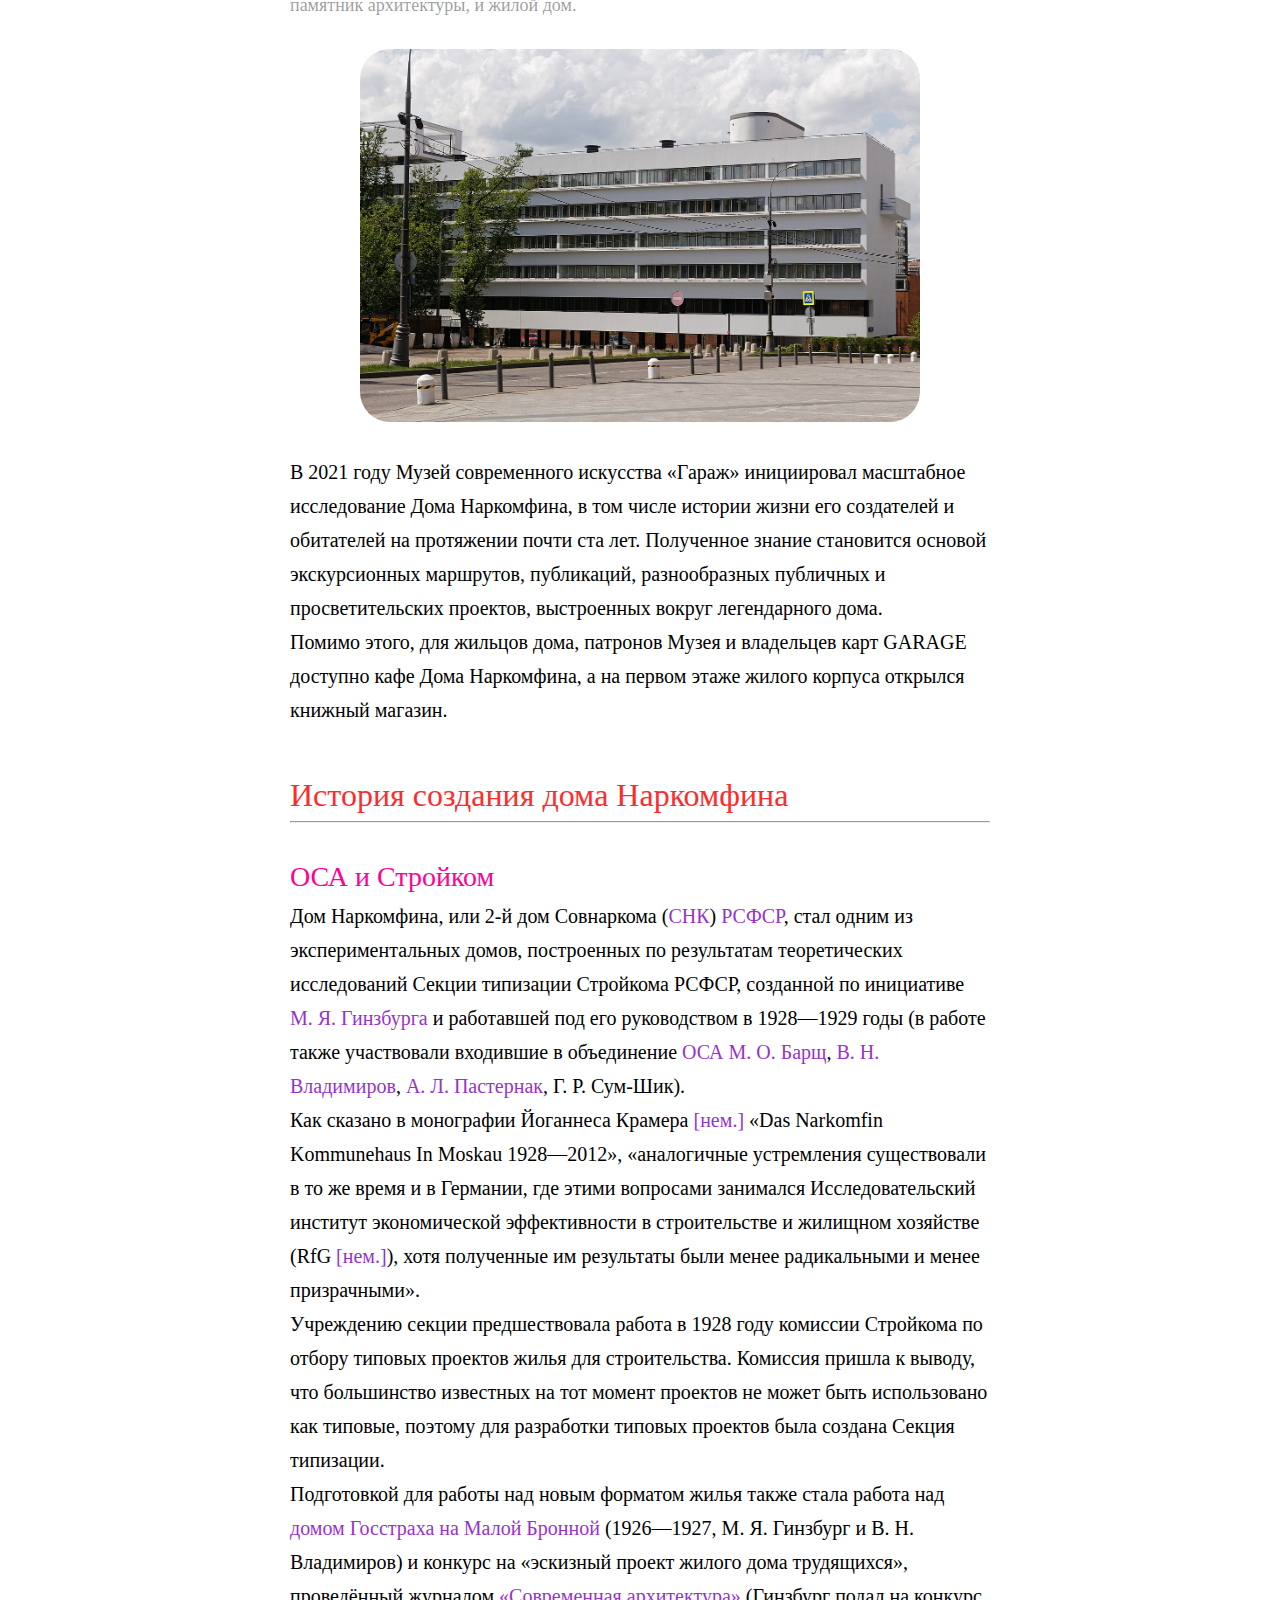
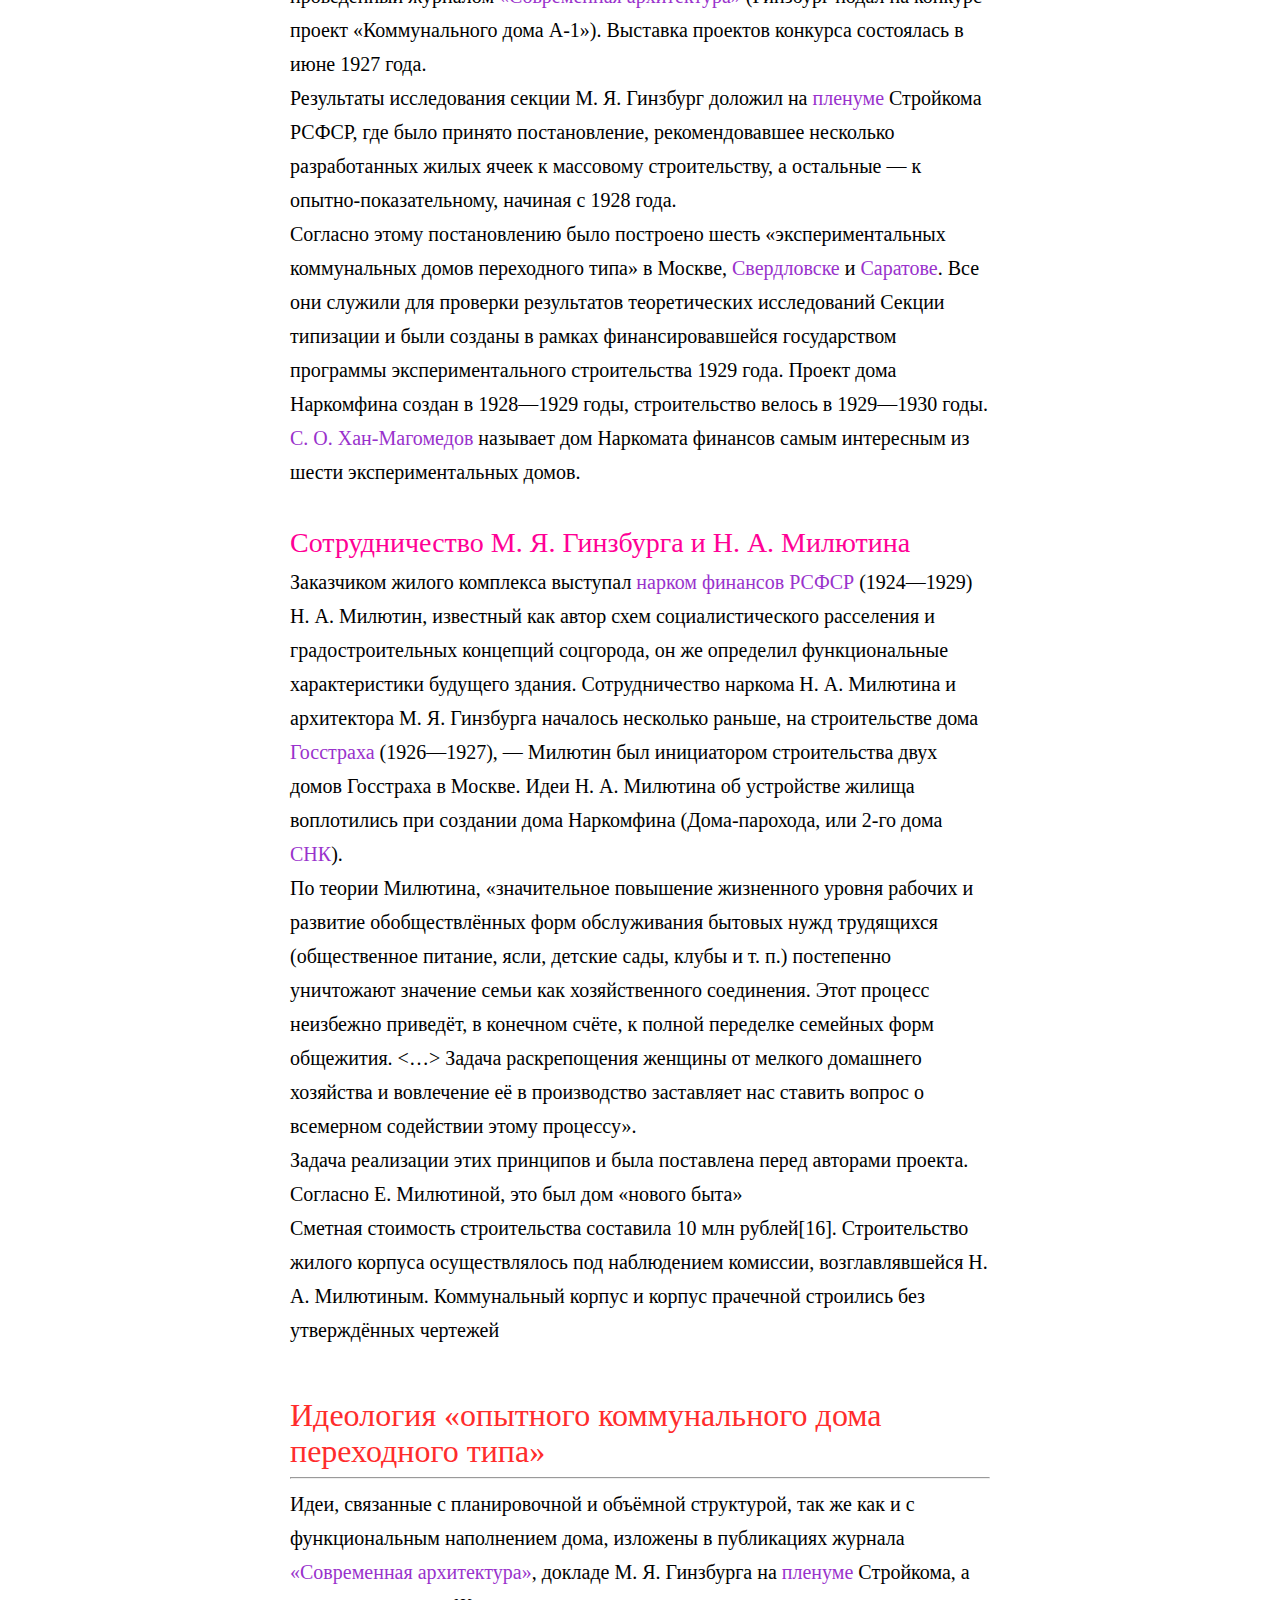
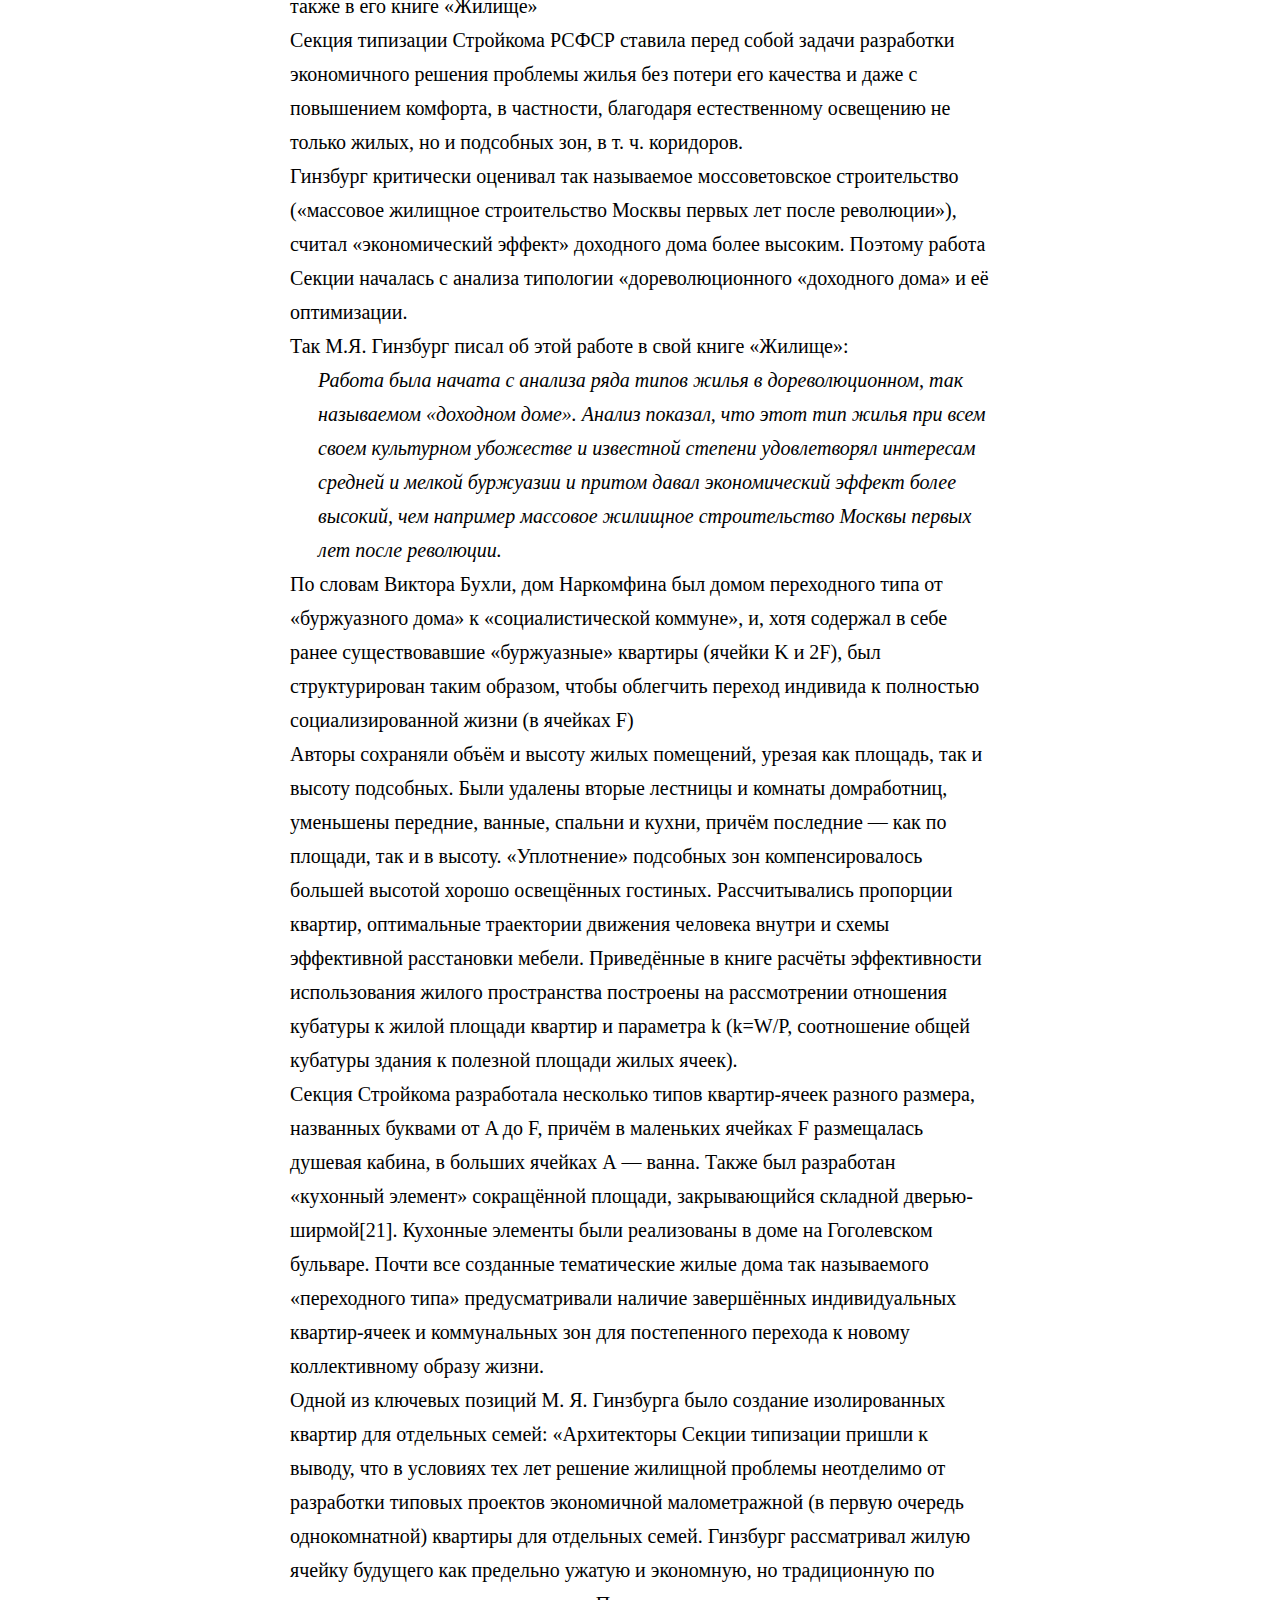
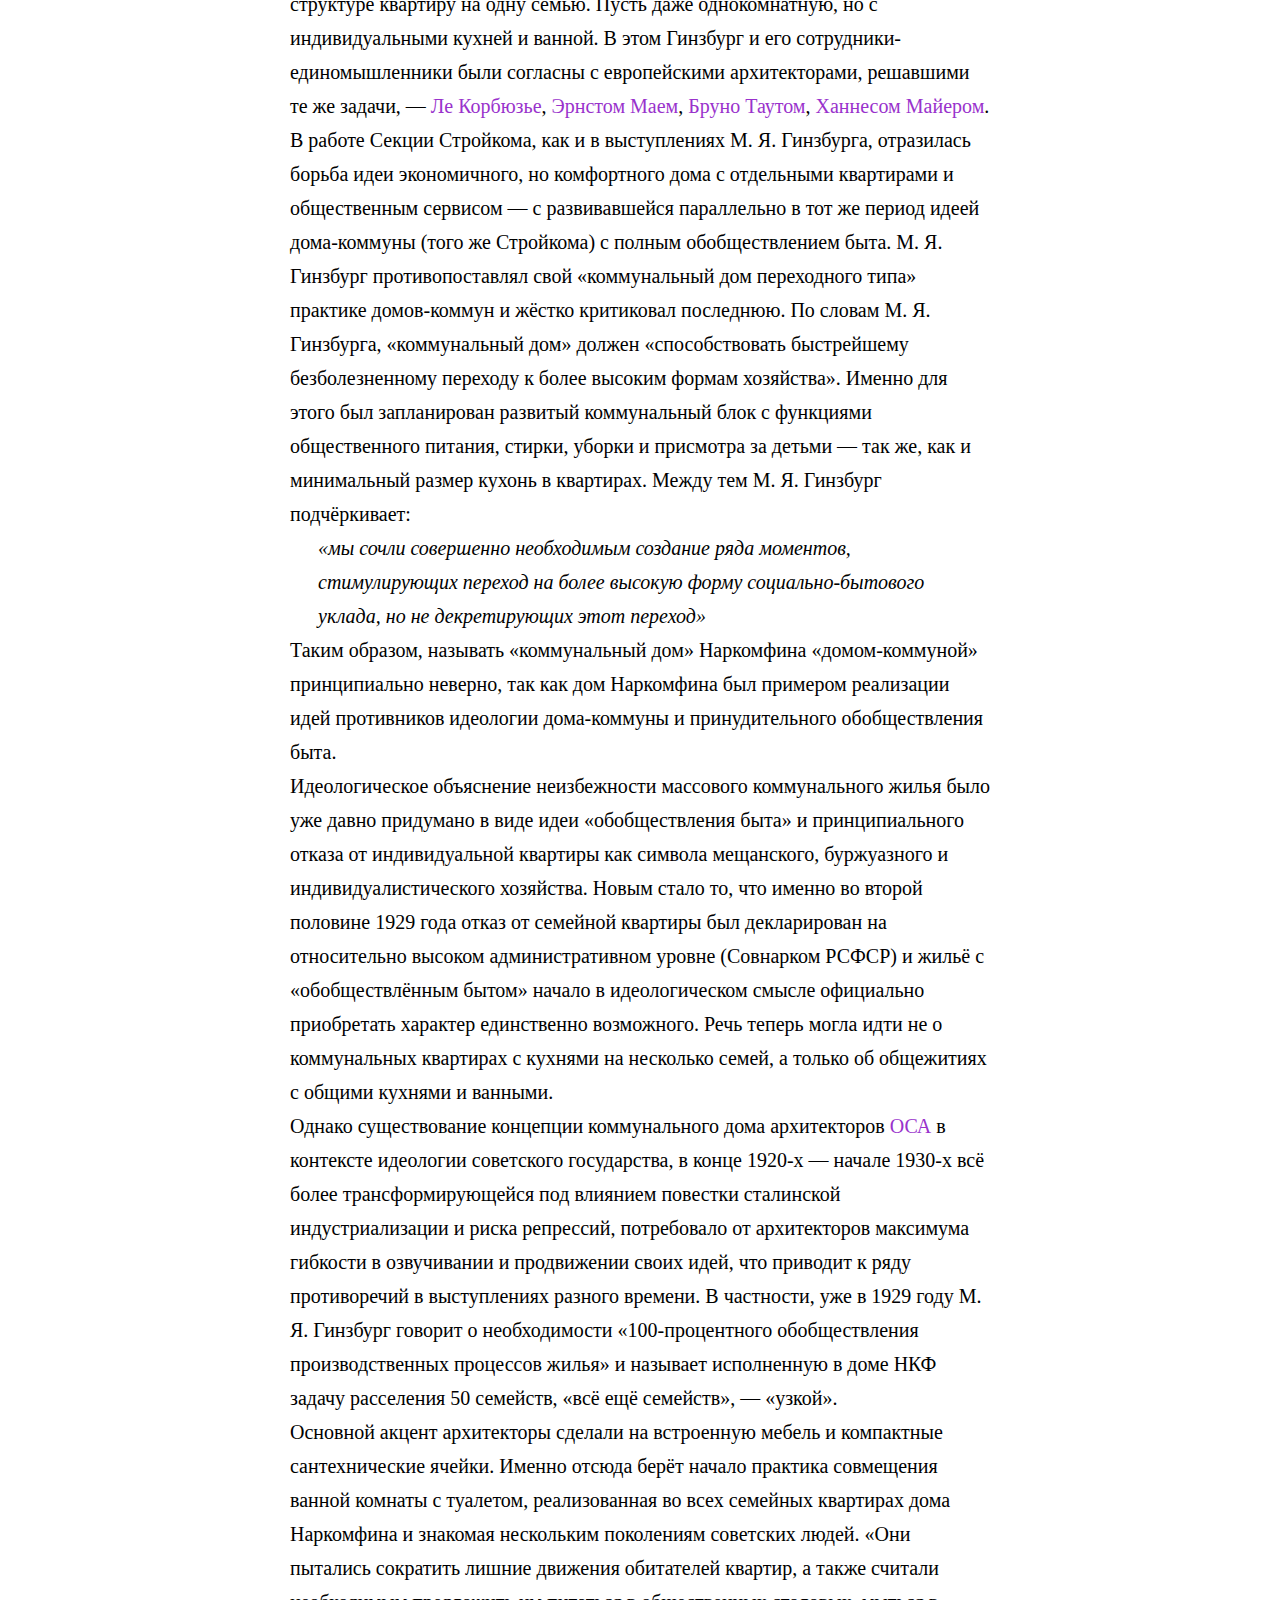
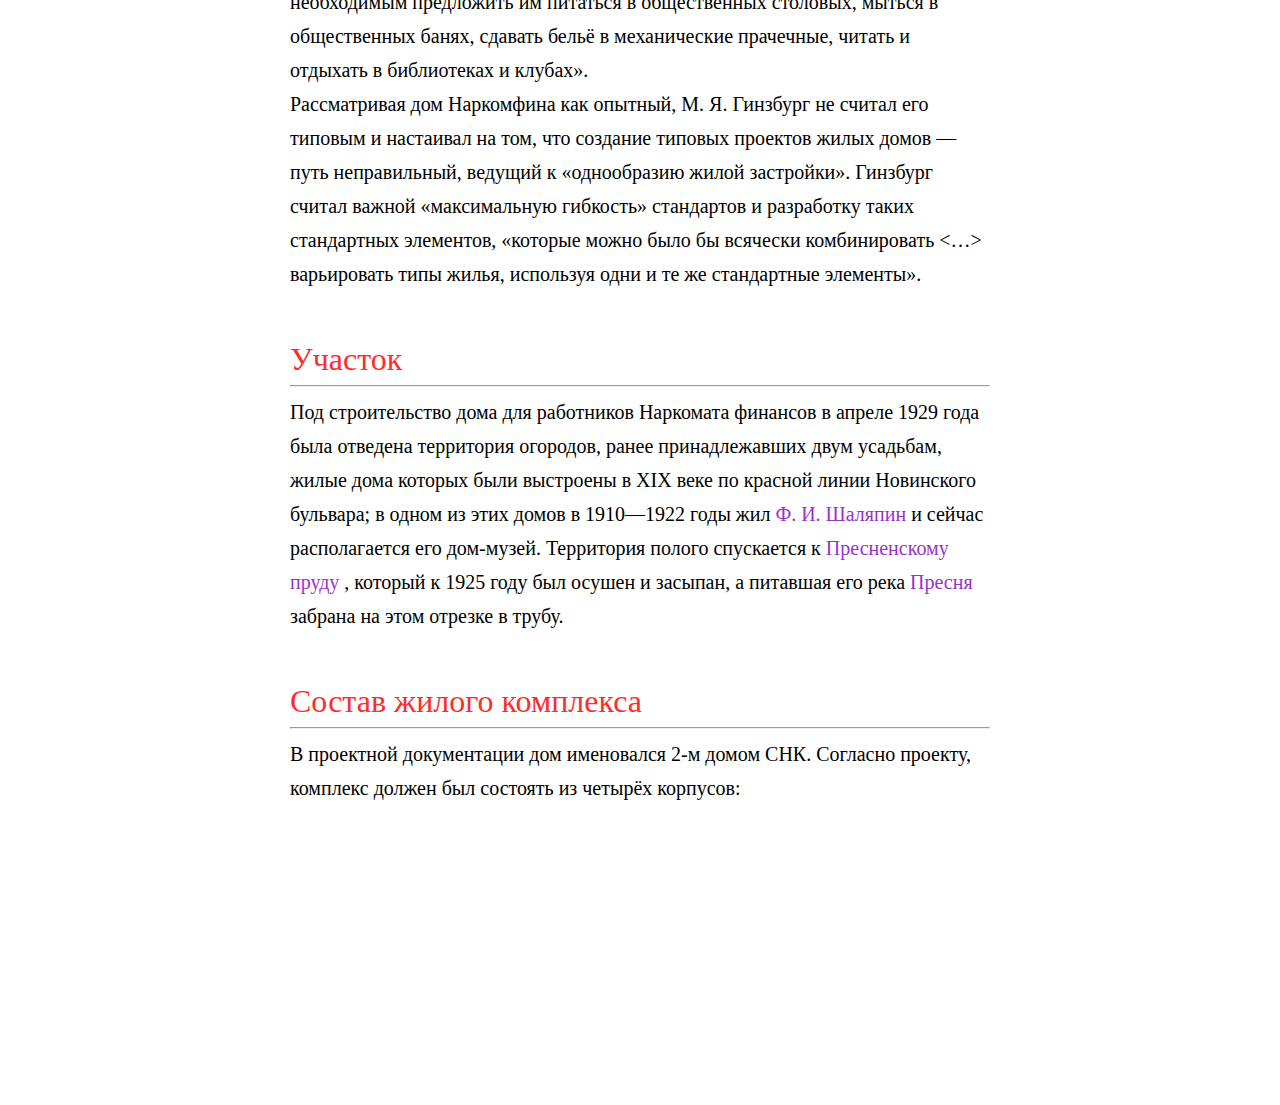
==== commit f044ed55: "d" ====
--- a/index.html
+++ b/index.html
@@ -5,105 +5,107 @@
     <meta name="viewport" content="width=device-width, initial-scale=1.0">
     <title>Document</title>
     <link rel="stylesheet" href="css/style.css">
-    <base target="_blank">
 </head>
 <body>
-    <h1>Дом Наркомфина</h1>
-
-    <hr>
-
     <nav>
         <p>Содержание</p>
         <ul>
-            <li><a href="">1 История создания дома Наркомфина</a></li>
-                <ul>
-                    <li><a href="">1.1 ОСА и Стройком</a></li>
-                    <li><a href="">1.2Сотрудничество М. Я. Гинзбурга и Н. А. Милютина</a></li>
-                </ul>
-            <li><a href="">2 Идеология «опытного коммунального дома переходного типа»</a></li>
-            <li><a href="">3 Участок</a></li>
-            <li><a href="">4 Состав жилого комплекса</a></li>
-            <li><a href="">5 Архитектура</a></li>
-                <ul>
-                    <li><a href="">5.1	Пространственная организация комплекса</a></li>
-                    <li><a href="">5.2	Дом Наркомфина и 5 принципов Ле Корбюзье</a></li>
-                        <ul>
-                            <li><a href="">5.2.1	Парк и открытый первый этаж</a></li>
-                            <li><a href="">5.2.2	Внутренняя структура</a></li>
-                            <li><a href="">5.2.3	Типы ячеек-квартир и их распределение</a></li>
-                            <li><a href="">5.2.4	Архитектура коммунального корпуса</a></li>
-                            <li><a href="">5.2.5	Фасады</a></li>
-                        </ul>
-                    <li><a href="">5.3	Конструкции и материалы</a></li>
-                        <ul>
-                            <li><a href="">5.3.1	Железобетонный каркас</a></li>
-                            <li><a href="">5.3.2	Блоки Прохорова</a></li>
-                            <li><a href="">5.3.3	Инженерные коммуникации</a></li>
-                            <li><a href="">5.3.4	Внешние стены</a></li>
-                            <li><a href="">5.3.5	Другие экспериментальные материалы</a></li>
-                            <li><a href="">5.3.6	Цветочницы</a></li>
-                        </ul>
-                    <li><a href="">5.4	Интерьеры</a></li>
-                        <ul>
-                            <li><a href="">5.4.1	Освещение</a></li>
-                            <li><a href="">5.4.2	Сдвижные окна</a></li>
-                            <li><a href="">5.4.3	Цвет</a></li>
-                        </ul>
-                </ul>
-            <li><a href="">6	Критика проекта</a></li>
-                <ul>
-                    <li><a href="">6.1	Критика с технической стороны</a></li>
-                    <li><a href="">6.2	Критика с бытовой стороны</a></li>
-                </ul>
-            <li><a href="">7	История эксплуатации</a></li>
-                <ul>
-                    <li><a href="">7.1	Развитие городского окружения</a></li>
-                    <li><a href="">7.2	Перестройки</a></li>
-                    <li><a href="">7.3	Причины ветхости дома</a></li>
-                </ul>
-            <li><a href="">8	Новейшая история дома и реставрация</a></li>
-                <ul>
-                    <li><a href="">8.1	Нереализованные проекты реставрации / 1980-е — 2014</a></li>
-                        <ul>
-                            <li><a href="">8.1.1	Первый проект / конец 1980-х годов</a></li>
-                            <li><a href="">8.1.2	Второй проект / 1990-е годы</a></li>
-                            <li><a href="">8.1.3	Третий проект / начало 2000-х / апарт-отель</a></li>
-                            <li><a href="">8.1.4	Эскизный проект / 2014</a></li>
-                        </ul>
-                    <li><a href="">8.2	Реализованный проект реставрации / 2016—2020</a></li>
-                        <ul>
-                            <li><a href="">8.2.1	Реставрация объемно-пространственного решения и фасадов</a></li>
-                            <li><a href="">8.2.2	Реставрация конструкций и кладки стен</a></li>
-                            <li><a href="">8.2.3	Реставрация и замена, дополнение внутренних перегородок</a></li>
-                            <li><a href="">8.2.4	Реставрация окон и витражей</a></li>
-                            <li><a href="">8.2.5	Реставрация кровель и парапета</a></li>
-                            <li><a href="">8.2.6	Реставрация и приспособление интерьеров</a></li>
-                            <li><a href="">8.2.7	Цвет: исследование и восстановление покрасок</a></li>
-                            <li><a href="">8.2.8	Реставрация полов</a></li>
-                            <li><a href="">8.2.9	Реставрация: издания и награды</a></li>
-                        </ul>
-                </ul>
-            <li><a href="">9	Значение проекта в исторической перспективе</a></li>
-                <ul>
-                    <li><a href="">9.1	Смена приоритетов в Советской России начала 1930-х годов как причина сворачивания эксперимента конструктивистов</a></li>
-                    <li><a href="">9.2	Дом Наркомфина в перспективе развития архитектуры модернизма</a></li>
-                </ul>
-            <li><a href="">10	Реальная жизнь в доме Наркомфина</a></li>
-                <ul>
-                    <li><a href="">10.1	Известные жители</a></li>
-                </ul>
-            <li><a href="">11	См. также</a></li>
-            <li><a href="">12	Примечания</a></li>
-                <ul>
-                    <li><a href="">12.1	Сноски</a></li>
-                    <li><a href="">12.2	Источники</a></li>
-                </ul>
-            <li><a href="">13	Литература</a></li>
-            <li><a href="">14	Ссылки</a></li>
+            <li><a href="#s1">1 История создания дома Наркомфина</a></li>
+                <ul>
+                    <li><a href="#s1_1">1.1 ОСА и Стройком</a></li>
+                    <li><a href="#s1_2">1.2Сотрудничество М. Я. Гинзбурга и Н. А. Милютина</a></li>
+                </ul>
+            <li><a href="#s2">2 Идеология «опытного коммунального дома переходного типа»</a></li>
+            <li><a href="#s3">3 Участок</a></li>
+            <li><a href="#s4">4 Состав жилого комплекса</a></li>
+            <li><a href="#s5">5 Архитектура</a></li>
+                <ul>
+                    <li><a href="#s5_1">5.1	Пространственная организация комплекса</a></li>
+                    <li><a href="#s5_2">5.2	Дом Наркомфина и 5 принципов Ле Корбюзье</a></li>
+                        <ul>
+                            <li><a href="#s5_2_1">5.2.1	Парк и открытый первый этаж</a></li>
+                            <li><a href="#s5_2_2">5.2.2	Внутренняя структура</a></li>
+                            <li><a href="#s5_2_3">5.2.3	Типы ячеек-квартир и их распределение</a></li>
+                            <li><a href="#s5_2_4">5.2.4	Архитектура коммунального корпуса</a></li>
+                            <li><a href="#s5_2_5">5.2.5	Фасады</a></li>
+                        </ul>
+                    <li><a href="#s5_3">5.3	Конструкции и материалы</a></li>
+                        <ul>
+                            <li><a href="#s5_3_1">5.3.1	Железобетонный каркас</a></li>
+                            <li><a href="#s5_3_2">5.3.2	Блоки Прохорова</a></li>
+                            <li><a href="#s5_3_3">5.3.3	Инженерные коммуникации</a></li>
+                            <li><a href="#s5_3_4">5.3.4	Внешние стены</a></li>
+                            <li><a href="#s5_3_5">5.3.5	Другие экспериментальные материалы</a></li>
+                            <li><a href="#s5_3_6">5.3.6	Цветочницы</a></li>
+                        </ul>
+                    <li><a href="#s5_4">5.4	Интерьеры</a></li>
+                        <ul>
+                            <li><a href="#s5_4_1">5.4.1	Освещение</a></li>
+                            <li><a href="#s5_4_2">5.4.2	Сдвижные окна</a></li>
+                            <li><a href="#s5_4_3">5.4.3	Цвет</a></li>
+                        </ul>
+                </ul>
+            <li><a href="#s6">6	Критика проекта</a></li>
+                <ul>
+                    <li><a href="#s6_1">6.1	Критика с технической стороны</a></li>
+                    <li><a href="#s6_2">6.2	Критика с бытовой стороны</a></li>
+                </ul>
+            <li><a href="#s7">7	История эксплуатации</a></li>
+                <ul>
+                    <li><a href="#s7_1">7.1	Развитие городского окружения</a></li>
+                    <li><a href="#s7_2">7.2	Перестройки</a></li>
+                    <li><a href="#s7_3">7.3	Причины ветхости дома</a></li>
+                </ul>
+            <li><a href="#s8">8	Новейшая история дома и реставрация</a></li>
+                <ul>
+                    <li><a href="#s8_1">8.1	Нереализованные проекты реставрации / 1980-е — 2014</a></li>
+                        <ul>
+                            <li><a href="#s8_1_1">8.1.1	Первый проект / конец 1980-х годов</a></li>
+                            <li><a href="#s8_1_2">8.1.2	Второй проект / 1990-е годы</a></li>
+                            <li><a href="#s8_1_3">8.1.3	Третий проект / начало 2000-х / апарт-отель</a></li>
+                            <li><a href="#s8_1_4">8.1.4	Эскизный проект / 2014</a></li>
+                        </ul>
+                    <li><a href="#s8_2">8.2	Реализованный проект реставрации / 2016—2020</a></li>
+                        <ul>
+                            <li><a href="#s8_2_1">8.2.1	Реставрация объемно-пространственного решения и фасадов</a></li>
+                            <li><a href="#s8_2_2">8.2.2	Реставрация конструкций и кладки стен</a></li>
+                            <li><a href="#s8_2_3">8.2.3	Реставрация и замена, дополнение внутренних перегородок</a></li>
+                            <li><a href="#s8_2_4">8.2.4	Реставрация окон и витражей</a></li>
+                            <li><a href="#s8_2_5">8.2.5	Реставрация кровель и парапета</a></li>
+                            <li><a href="#s8_2_6">8.2.6	Реставрация и приспособление интерьеров</a></li>
+                            <li><a href="#s8_2_7">8.2.7	Цвет: исследование и восстановление покрасок</a></li>
+                            <li><a href="#s8_2_8">8.2.8	Реставрация полов</a></li>
+                            <li><a href="#s8_2_9">8.2.9	Реставрация: издания и награды</a></li>
+                        </ul>
+                </ul>
+            <li><a href="#s9">9	Значение проекта в исторической перспективе</a></li>
+                <ul>
+                    <li><a href="#s9_1">9.1	Смена приоритетов в Советской России начала 1930-х годов как причина сворачивания эксперимента конструктивистов</a></li>
+                    <li><a href="#s9_2">9.2	Дом Наркомфина в перспективе развития архитектуры модернизма</a></li>
+                </ul>
+            <li><a href="#s10">10	Реальная жизнь в доме Наркомфина</a></li>
+                <ul>
+                    <li><a href="#s10_1">10.1	Известные жители</a></li>
+                </ul>
+            <li><a href="#s11">11	См. также</a></li>
+            <li><a href="#s12">12	Примечания</a></li>
+                <ul>
+                    <li><a href="#s12_1">12.1	Сноски</a></li>
+                    <li><a href="#s12_2">12.2	Источники</a></li>
+                </ul>
+            <li><a href="#s13">13	Литература</a></li>
+            <li><a href="#s14">14	Ссылки</a></li>
         </ul>
     </nav>
 
-    <article>
+
+    <div class="art">
+
+    <h1>Дом Наркомфина</h1>
+
+    <hr>
+    
+ 
     <p><b>Дом Наркомфи́на</b> — один из знаковых памятников архитектуры советского <a href="https://ru.wikipedia.org/wiki/%D0%90%D0%B2%D0%B0%D0%BD%D0%B3%D0%B0%D1%80%D0%B4_(%D0%B8%D1%81%D0%BA%D1%83%D1%81%D1%81%D1%82%D0%B2%D0%BE)">авангарда</a> и <a href="https://ru.wikipedia.org/wiki/%D0%9A%D0%BE%D0%BD%D1%81%D1%82%D1%80%D1%83%D0%BA%D1%82%D0%B8%D0%B2%D0%B8%D0%B7%D0%BC_(%D0%B8%D1%81%D0%BA%D1%83%D1%81%D1%81%D1%82%D0%B2%D0%BE)">конструктивизма</a>.<br>
         Построен в <a href="https://ru.wikipedia.org/wiki/1928_%D0%B3%D0%BE%D0%B4">1928</a>— <a href="https://ru.wikipedia.org/wiki/1930_%D0%B3%D0%BE%D0%B4">1930 годах</a> по проекту архитекторов <a href="https://ru.wikipedia.org/wiki/%D0%93%D0%B8%D0%BD%D0%B7%D0%B1%D1%83%D1%80%D0%B3,_%D0%9C%D0%BE%D0%B8%D1%81%D0%B5%D0%B9_%D0%AF%D0%BA%D0%BE%D0%B2%D0%BB%D0%B5%D0%B2%D0%B8%D1%87">Моисея Гинзбурга</a>, <a href="https://ru.wikipedia.org/wiki/%D0%9C%D0%B8%D0%BB%D0%B8%D0%BD%D0%B8%D1%81,_%D0%98%D0%B3%D0%BD%D0%B0%D1%82%D0%B8%D0%B9_%D0%A4%D1%80%D0%B0%D0%BD%D1%86%D0%B5%D0%B2%D0%B8%D1%87">Игнатия Милиниса</a> и инженера <a href="https://ru.wikipedia.org/wiki/%D0%A1%D0%B5%D1%80%D0%B3%D0%B5%D0%B9_%D0%9B%D1%8C%D0%B2%D0%BE%D0%B2%D0%B8%D1%87_%D0%9F%D1%80%D0%BE%D1%85%D0%BE%D1%80%D0%BE%D0%B2">Сергея Прохорова</a> для работников <a href="https://ru.wikipedia.org/wiki/%D0%9D%D0%B0%D1%80%D0%BE%D0%B4%D0%BD%D1%8B%D0%B9_%D0%BA%D0%BE%D0%BC%D0%B8%D1%81%D1%81%D0%B0%D1%80%D0%B8%D0%B0%D1%82_%D1%84%D0%B8%D0%BD%D0%B0%D0%BD%D1%81%D0%BE%D0%B2_%D0%A1%D0%A1%D0%A1%D0%A0">Народного комиссариата финансов СССР</a> (Наркомфина).<br> 
         Автор замысла дома Наркомфина М. Я. Гинзбург определял его как «опытный дом переходного типа». Дом находится в <a href="https://ru.wikipedia.org/wiki/%D0%9C%D0%BE%D1%81%D0%BA%D0%B2%D0%B0">Москве</a> по адресу: <a href="https://ru.wikipedia.org/wiki/%D0%9D%D0%BE%D0%B2%D0%B8%D0%BD%D1%81%D0%BA%D0%B8%D0%B9_%D0%B1%D1%83%D0%BB%D1%8C%D0%B2%D0%B0%D1%80">Новинский бульвар</a>, дом 25, корпус 1.
@@ -114,16 +116,18 @@
         В 2016—2020 годах дом отреставрирован по проекту <a href="https://ru.wikipedia.org/wiki/%D0%90%D1%80%D1%85%D0%B8%D1%82%D0%B5%D0%BA%D1%82%D1%83%D1%80%D0%BD%D0%BE%D0%B5_%D0%B1%D1%8E%D1%80%D0%BE">АБ</a> «Гинзбург Архитектс». Результаты исследования и реставрации опубликованы. Сейчас Дом Наркомфина — и памятник архитектуры, и жилой дом.
     </p>
 
+    <img src="img/dom.jpg" alt="dom">
+
     <p>В 2021 году Музей современного искусства «Гараж» инициировал масштабное исследование Дома Наркомфина, в том числе истории жизни его создателей и обитателей на протяжении почти ста лет.
         Полученное знание становится основой экскурсионных маршрутов, публикаций, разнообразных публичных и просветительских проектов, выстроенных вокруг легендарного дома.<br>
         Помимо этого, для жильцов дома, патронов Музея и владельцев карт GARAGE доступно кафе Дома Наркомфина, а на первом этаже жилого корпуса открылся книжный магазин.
     </p>
 
-    <h2>История создания дома Наркомфина</h2>
-
-    <hr>
-
-    <h3>ОСА и Стройком</h3>
+    <h2 id="s1">История создания дома Наркомфина</h2>
+
+    <hr>
+
+    <h3 id="s1_1">ОСА и Стройком</h3>
 
     <p>Дом Наркомфина, или 2-й дом Совнаркома (<a href="https://ru.wikipedia.org/wiki/%D0%A1%D0%BE%D0%B2%D0%B5%D1%82_%D0%BD%D0%B0%D1%80%D0%BE%D0%B4%D0%BD%D1%8B%D1%85_%D0%BA%D0%BE%D0%BC%D0%B8%D1%81%D1%81%D0%B0%D1%80%D0%BE%D0%B2">СНК</a>) <a href="https://ru.wikipedia.org/wiki/%D0%A0%D0%BE%D1%81%D1%81%D0%B8%D0%B9%D1%81%D0%BA%D0%B0%D1%8F_%D0%A1%D0%BE%D0%B2%D0%B5%D1%82%D1%81%D0%BA%D0%B0%D1%8F_%D0%A4%D0%B5%D0%B4%D0%B5%D1%80%D0%B0%D1%82%D0%B8%D0%B2%D0%BD%D0%B0%D1%8F_%D0%A1%D0%BE%D1%86%D0%B8%D0%B0%D0%BB%D0%B8%D1%81%D1%82%D0%B8%D1%87%D0%B5%D1%81%D0%BA%D0%B0%D1%8F_%D0%A0%D0%B5%D1%81%D0%BF%D1%83%D0%B1%D0%BB%D0%B8%D0%BA%D0%B0">РСФСР</a>, стал одним из экспериментальных домов, построенных по результатам теоретических 
         исследований Секции типизации Стройкома РСФСР, созданной по инициативе <a href="https://ru.wikipedia.org/wiki/%D0%93%D0%B8%D0%BD%D0%B7%D0%B1%D1%83%D1%80%D0%B3,_%D0%9C%D0%BE%D0%B8%D1%81%D0%B5%D0%B9_%D0%AF%D0%BA%D0%BE%D0%B2%D0%BB%D0%B5%D0%B2%D0%B8%D1%87">М. Я. Гинзбурга</a> и работавшей под его руководством в 1928—1929 годы
@@ -152,7 +156,7 @@
     <p><a href="https://ru.wikipedia.org/wiki/%D0%A5%D0%B0%D0%BD-%D0%9C%D0%B0%D0%B3%D0%BE%D0%BC%D0%B5%D0%B4%D0%BE%D0%B2,_%D0%A1%D0%B5%D0%BB%D0%B8%D0%BC_%D0%9E%D0%BC%D0%B0%D1%80%D0%BE%D0%B2%D0%B8%D1%87">С. О. Хан-Магомедов</a> называет дом Наркомата финансов самым интересным из шести экспериментальных домов.
     </p>
 
-    <h3>Сотрудничество М. Я. Гинзбурга и Н. А. Милютина</h3>
+    <h3 id="s1_2">Сотрудничество М. Я. Гинзбурга и Н. А. Милютина</h3>
 
     <p>Заказчиком жилого комплекса выступал <a href="https://ru.wikipedia.org/wiki/%D0%9D%D0%B0%D1%80%D0%BE%D0%B4%D0%BD%D1%8B%D0%B9_%D0%BA%D0%BE%D0%BC%D0%B8%D1%81%D1%81%D0%B0%D1%80%D0%B8%D0%B0%D1%82_%D1%84%D0%B8%D0%BD%D0%B0%D0%BD%D1%81%D0%BE%D0%B2_%D0%A0%D0%A1%D0%A4%D0%A1%D0%A0">нарком финансов РСФСР</a> (1924—1929) Н. А. Милютин, известный как автор схем 
         социалистического расселения и градостроительных концепций соцгорода, он же определил функциональные характеристики 
@@ -174,7 +178,7 @@
     <p>Сметная стоимость строительства составила 10 млн рублей[16]. Строительство жилого корпуса осуществлялось под наблюдением комиссии, возглавлявшейся Н. А. Милютиным. Коммунальный корпус и корпус прачечной строились без утверждённых чертежей
     </p>
 
-    <h2>Идеология «опытного коммунального дома переходного типа»</h2>
+    <h2 id="s2">Идеология «опытного коммунального дома переходного типа»</h2>
 
     <hr>
 
@@ -278,7 +282,7 @@
         типы жилья, используя одни и те же стандартные элементы».
     </p>
 
-    <h2>Участок</h2>
+    <h2 id="s3">Участок</h2>
 
     <hr>
 
@@ -293,12 +297,12 @@
         забрана на этом отрезке в трубу.
     </p>
 
-    <h2>Состав жилого комплекса</h2>
+    <h2 id="s4">Состав жилого комплекса</h2>
 
     <hr>
 
     <p>В проектной документации дом именовался 2-м домом СНК. Согласно проекту, комплекс должен был состоять из четырёх корпусов:</p>
 
-    </article>
+</div>
 </body>
 </html>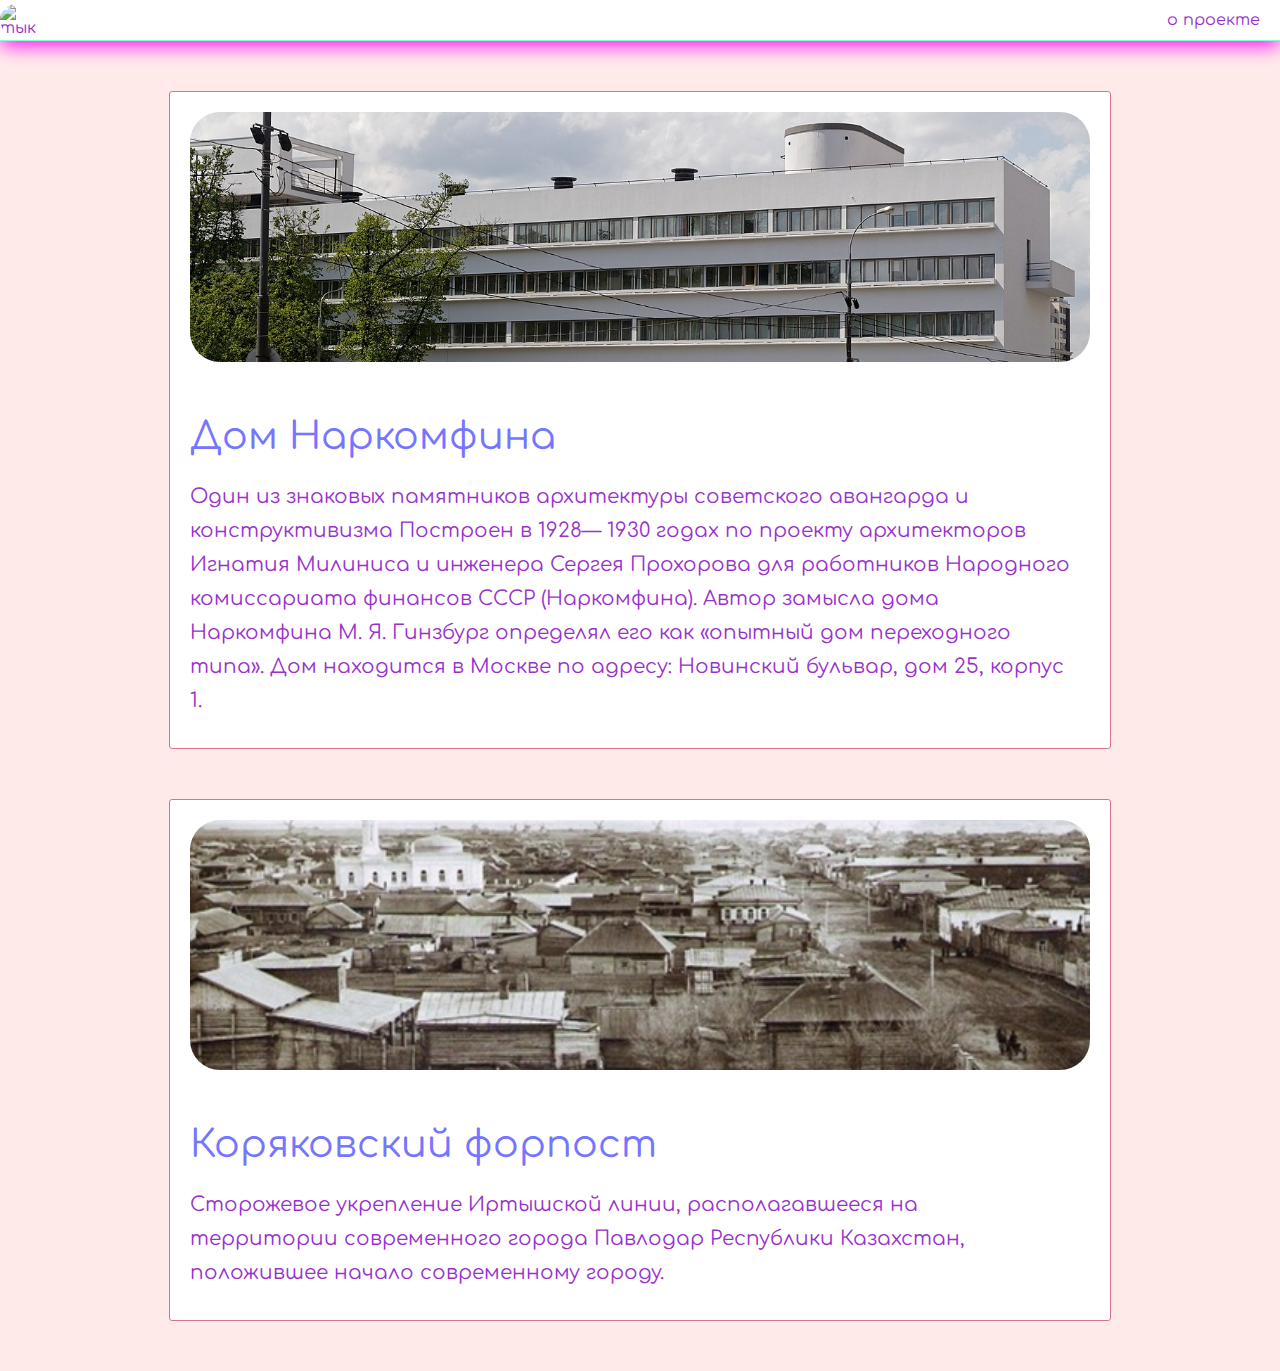
==== commit f18f340b: "a" ====
--- a/index.html
+++ b/index.html
@@ -7,302 +7,34 @@
     <link rel="stylesheet" href="css/style.css">
 </head>
 <body>
-    <nav>
-        <p>Содержание</p>
-        <ul>
-            <li><a href="#s1">1 История создания дома Наркомфина</a></li>
-                <ul>
-                    <li><a href="#s1_1">1.1 ОСА и Стройком</a></li>
-                    <li><a href="#s1_2">1.2Сотрудничество М. Я. Гинзбурга и Н. А. Милютина</a></li>
-                </ul>
-            <li><a href="#s2">2 Идеология «опытного коммунального дома переходного типа»</a></li>
-            <li><a href="#s3">3 Участок</a></li>
-            <li><a href="#s4">4 Состав жилого комплекса</a></li>
-            <li><a href="#s5">5 Архитектура</a></li>
-                <ul>
-                    <li><a href="#s5_1">5.1	Пространственная организация комплекса</a></li>
-                    <li><a href="#s5_2">5.2	Дом Наркомфина и 5 принципов Ле Корбюзье</a></li>
-                        <ul>
-                            <li><a href="#s5_2_1">5.2.1	Парк и открытый первый этаж</a></li>
-                            <li><a href="#s5_2_2">5.2.2	Внутренняя структура</a></li>
-                            <li><a href="#s5_2_3">5.2.3	Типы ячеек-квартир и их распределение</a></li>
-                            <li><a href="#s5_2_4">5.2.4	Архитектура коммунального корпуса</a></li>
-                            <li><a href="#s5_2_5">5.2.5	Фасады</a></li>
-                        </ul>
-                    <li><a href="#s5_3">5.3	Конструкции и материалы</a></li>
-                        <ul>
-                            <li><a href="#s5_3_1">5.3.1	Железобетонный каркас</a></li>
-                            <li><a href="#s5_3_2">5.3.2	Блоки Прохорова</a></li>
-                            <li><a href="#s5_3_3">5.3.3	Инженерные коммуникации</a></li>
-                            <li><a href="#s5_3_4">5.3.4	Внешние стены</a></li>
-                            <li><a href="#s5_3_5">5.3.5	Другие экспериментальные материалы</a></li>
-                            <li><a href="#s5_3_6">5.3.6	Цветочницы</a></li>
-                        </ul>
-                    <li><a href="#s5_4">5.4	Интерьеры</a></li>
-                        <ul>
-                            <li><a href="#s5_4_1">5.4.1	Освещение</a></li>
-                            <li><a href="#s5_4_2">5.4.2	Сдвижные окна</a></li>
-                            <li><a href="#s5_4_3">5.4.3	Цвет</a></li>
-                        </ul>
-                </ul>
-            <li><a href="#s6">6	Критика проекта</a></li>
-                <ul>
-                    <li><a href="#s6_1">6.1	Критика с технической стороны</a></li>
-                    <li><a href="#s6_2">6.2	Критика с бытовой стороны</a></li>
-                </ul>
-            <li><a href="#s7">7	История эксплуатации</a></li>
-                <ul>
-                    <li><a href="#s7_1">7.1	Развитие городского окружения</a></li>
-                    <li><a href="#s7_2">7.2	Перестройки</a></li>
-                    <li><a href="#s7_3">7.3	Причины ветхости дома</a></li>
-                </ul>
-            <li><a href="#s8">8	Новейшая история дома и реставрация</a></li>
-                <ul>
-                    <li><a href="#s8_1">8.1	Нереализованные проекты реставрации / 1980-е — 2014</a></li>
-                        <ul>
-                            <li><a href="#s8_1_1">8.1.1	Первый проект / конец 1980-х годов</a></li>
-                            <li><a href="#s8_1_2">8.1.2	Второй проект / 1990-е годы</a></li>
-                            <li><a href="#s8_1_3">8.1.3	Третий проект / начало 2000-х / апарт-отель</a></li>
-                            <li><a href="#s8_1_4">8.1.4	Эскизный проект / 2014</a></li>
-                        </ul>
-                    <li><a href="#s8_2">8.2	Реализованный проект реставрации / 2016—2020</a></li>
-                        <ul>
-                            <li><a href="#s8_2_1">8.2.1	Реставрация объемно-пространственного решения и фасадов</a></li>
-                            <li><a href="#s8_2_2">8.2.2	Реставрация конструкций и кладки стен</a></li>
-                            <li><a href="#s8_2_3">8.2.3	Реставрация и замена, дополнение внутренних перегородок</a></li>
-                            <li><a href="#s8_2_4">8.2.4	Реставрация окон и витражей</a></li>
-                            <li><a href="#s8_2_5">8.2.5	Реставрация кровель и парапета</a></li>
-                            <li><a href="#s8_2_6">8.2.6	Реставрация и приспособление интерьеров</a></li>
-                            <li><a href="#s8_2_7">8.2.7	Цвет: исследование и восстановление покрасок</a></li>
-                            <li><a href="#s8_2_8">8.2.8	Реставрация полов</a></li>
-                            <li><a href="#s8_2_9">8.2.9	Реставрация: издания и награды</a></li>
-                        </ul>
-                </ul>
-            <li><a href="#s9">9	Значение проекта в исторической перспективе</a></li>
-                <ul>
-                    <li><a href="#s9_1">9.1	Смена приоритетов в Советской России начала 1930-х годов как причина сворачивания эксперимента конструктивистов</a></li>
-                    <li><a href="#s9_2">9.2	Дом Наркомфина в перспективе развития архитектуры модернизма</a></li>
-                </ul>
-            <li><a href="#s10">10	Реальная жизнь в доме Наркомфина</a></li>
-                <ul>
-                    <li><a href="#s10_1">10.1	Известные жители</a></li>
-                </ul>
-            <li><a href="#s11">11	См. также</a></li>
-            <li><a href="#s12">12	Примечания</a></li>
-                <ul>
-                    <li><a href="#s12_1">12.1	Сноски</a></li>
-                    <li><a href="#s12_2">12.2	Источники</a></li>
-                </ul>
-            <li><a href="#s13">13	Литература</a></li>
-            <li><a href="#s14">14	Ссылки</a></li>
-        </ul>
-    </nav>
 
+    <style>
+        body{
+            background: rgb(255, 234, 234);
+        }
+    </style>
+    <div class="menubar">
+        <a class="logo" href="index.html"><img class="logoimg" src="https://upload.wikimedia.org/wikipedia/ru/c/cf/%D0%9B%D0%BE%D0%B1%D0%BE%D1%81_%D0%A3%D0%9F%D0%9D%D0%A4%D0%9C_%28%D0%BB%D0%BE%D0%B3%D0%BE%29.png" alt="тык"></a>
+        <a class="logotype" href="about.html">о проекте</a>
+    </div>
+    
+    <a href="dom.html">
+            <div class="index_item">
+                <img src="img/dom.jpg" alt="">
+                <h1 class="index_h1">Дом Наркомфина</h1>
+                <p class="index_p">Один из знаковых памятников архитектуры советского авангарда и конструктивизма
+                    Построен в 1928— 1930 годах по проекту архитекторов Игнатия Милиниса и инженера Сергея Прохорова для работников Народного комиссариата финансов СССР (Наркомфина).
+                    Автор замысла дома Наркомфина М. Я. Гинзбург определял его как «опытный дом переходного типа». Дом находится в Москве по адресу: Новинский бульвар, дом 25, корпус 1.</p>
+            </div>
+    </a>
+   
 
-    <div class="art">
-
-    <h1>Дом Наркомфина</h1>
-
-    <hr>
-    
- 
-    <p><b>Дом Наркомфи́на</b> — один из знаковых памятников архитектуры советского <a href="https://ru.wikipedia.org/wiki/%D0%90%D0%B2%D0%B0%D0%BD%D0%B3%D0%B0%D1%80%D0%B4_(%D0%B8%D1%81%D0%BA%D1%83%D1%81%D1%81%D1%82%D0%B2%D0%BE)">авангарда</a> и <a href="https://ru.wikipedia.org/wiki/%D0%9A%D0%BE%D0%BD%D1%81%D1%82%D1%80%D1%83%D0%BA%D1%82%D0%B8%D0%B2%D0%B8%D0%B7%D0%BC_(%D0%B8%D1%81%D0%BA%D1%83%D1%81%D1%81%D1%82%D0%B2%D0%BE)">конструктивизма</a>.<br>
-        Построен в <a href="https://ru.wikipedia.org/wiki/1928_%D0%B3%D0%BE%D0%B4">1928</a>— <a href="https://ru.wikipedia.org/wiki/1930_%D0%B3%D0%BE%D0%B4">1930 годах</a> по проекту архитекторов <a href="https://ru.wikipedia.org/wiki/%D0%93%D0%B8%D0%BD%D0%B7%D0%B1%D1%83%D1%80%D0%B3,_%D0%9C%D0%BE%D0%B8%D1%81%D0%B5%D0%B9_%D0%AF%D0%BA%D0%BE%D0%B2%D0%BB%D0%B5%D0%B2%D0%B8%D1%87">Моисея Гинзбурга</a>, <a href="https://ru.wikipedia.org/wiki/%D0%9C%D0%B8%D0%BB%D0%B8%D0%BD%D0%B8%D1%81,_%D0%98%D0%B3%D0%BD%D0%B0%D1%82%D0%B8%D0%B9_%D0%A4%D1%80%D0%B0%D0%BD%D1%86%D0%B5%D0%B2%D0%B8%D1%87">Игнатия Милиниса</a> и инженера <a href="https://ru.wikipedia.org/wiki/%D0%A1%D0%B5%D1%80%D0%B3%D0%B5%D0%B9_%D0%9B%D1%8C%D0%B2%D0%BE%D0%B2%D0%B8%D1%87_%D0%9F%D1%80%D0%BE%D1%85%D0%BE%D1%80%D0%BE%D0%B2">Сергея Прохорова</a> для работников <a href="https://ru.wikipedia.org/wiki/%D0%9D%D0%B0%D1%80%D0%BE%D0%B4%D0%BD%D1%8B%D0%B9_%D0%BA%D0%BE%D0%BC%D0%B8%D1%81%D1%81%D0%B0%D1%80%D0%B8%D0%B0%D1%82_%D1%84%D0%B8%D0%BD%D0%B0%D0%BD%D1%81%D0%BE%D0%B2_%D0%A1%D0%A1%D0%A1%D0%A0">Народного комиссариата финансов СССР</a> (Наркомфина).<br> 
-        Автор замысла дома Наркомфина М. Я. Гинзбург определял его как «опытный дом переходного типа». Дом находится в <a href="https://ru.wikipedia.org/wiki/%D0%9C%D0%BE%D1%81%D0%BA%D0%B2%D0%B0">Москве</a> по адресу: <a href="https://ru.wikipedia.org/wiki/%D0%9D%D0%BE%D0%B2%D0%B8%D0%BD%D1%81%D0%BA%D0%B8%D0%B9_%D0%B1%D1%83%D0%BB%D1%8C%D0%B2%D0%B0%D1%80">Новинский бульвар</a>, дом 25, корпус 1.
-    </p>
-
-    <p>С начала 1990-х годов дом находился в аварийном состоянии, был трижды включён в список «100 главных зданий мира, которым грозит уничтожение». <br>
-        В 1986 начато исследование и работа над проектом реставрации дома по инициативе <a href="https://ru.wikipedia.org/wiki/%D0%93%D0%B8%D0%BD%D0%B7%D0%B1%D1%83%D1%80%D0%B3,_%D0%92%D0%BB%D0%B0%D0%B4%D0%B8%D0%BC%D0%B8%D1%80_%D0%9C%D0%BE%D0%B8%D1%81%D0%B5%D0%B5%D0%B2%D0%B8%D1%87">Владимира Гинзбурга</a>; в 1998 году проект отмечен первой премией фестиваля «Зодчество». <br>
-        В 2016—2020 годах дом отреставрирован по проекту <a href="https://ru.wikipedia.org/wiki/%D0%90%D1%80%D1%85%D0%B8%D1%82%D0%B5%D0%BA%D1%82%D1%83%D1%80%D0%BD%D0%BE%D0%B5_%D0%B1%D1%8E%D1%80%D0%BE">АБ</a> «Гинзбург Архитектс». Результаты исследования и реставрации опубликованы. Сейчас Дом Наркомфина — и памятник архитектуры, и жилой дом.
-    </p>
-
-    <img src="img/dom.jpg" alt="dom">
-
-    <p>В 2021 году Музей современного искусства «Гараж» инициировал масштабное исследование Дома Наркомфина, в том числе истории жизни его создателей и обитателей на протяжении почти ста лет.
-        Полученное знание становится основой экскурсионных маршрутов, публикаций, разнообразных публичных и просветительских проектов, выстроенных вокруг легендарного дома.<br>
-        Помимо этого, для жильцов дома, патронов Музея и владельцев карт GARAGE доступно кафе Дома Наркомфина, а на первом этаже жилого корпуса открылся книжный магазин.
-    </p>
-
-    <h2 id="s1">История создания дома Наркомфина</h2>
-
-    <hr>
-
-    <h3 id="s1_1">ОСА и Стройком</h3>
-
-    <p>Дом Наркомфина, или 2-й дом Совнаркома (<a href="https://ru.wikipedia.org/wiki/%D0%A1%D0%BE%D0%B2%D0%B5%D1%82_%D0%BD%D0%B0%D1%80%D0%BE%D0%B4%D0%BD%D1%8B%D1%85_%D0%BA%D0%BE%D0%BC%D0%B8%D1%81%D1%81%D0%B0%D1%80%D0%BE%D0%B2">СНК</a>) <a href="https://ru.wikipedia.org/wiki/%D0%A0%D0%BE%D1%81%D1%81%D0%B8%D0%B9%D1%81%D0%BA%D0%B0%D1%8F_%D0%A1%D0%BE%D0%B2%D0%B5%D1%82%D1%81%D0%BA%D0%B0%D1%8F_%D0%A4%D0%B5%D0%B4%D0%B5%D1%80%D0%B0%D1%82%D0%B8%D0%B2%D0%BD%D0%B0%D1%8F_%D0%A1%D0%BE%D1%86%D0%B8%D0%B0%D0%BB%D0%B8%D1%81%D1%82%D0%B8%D1%87%D0%B5%D1%81%D0%BA%D0%B0%D1%8F_%D0%A0%D0%B5%D1%81%D0%BF%D1%83%D0%B1%D0%BB%D0%B8%D0%BA%D0%B0">РСФСР</a>, стал одним из экспериментальных домов, построенных по результатам теоретических 
-        исследований Секции типизации Стройкома РСФСР, созданной по инициативе <a href="https://ru.wikipedia.org/wiki/%D0%93%D0%B8%D0%BD%D0%B7%D0%B1%D1%83%D1%80%D0%B3,_%D0%9C%D0%BE%D0%B8%D1%81%D0%B5%D0%B9_%D0%AF%D0%BA%D0%BE%D0%B2%D0%BB%D0%B5%D0%B2%D0%B8%D1%87">М. Я. Гинзбурга</a> и работавшей под его руководством в 1928—1929 годы
-         (в работе также участвовали входившие в объединение <a href="https://ru.wikipedia.org/wiki/%D0%9E%D0%B1%D1%8A%D0%B5%D0%B4%D0%B8%D0%BD%D0%B5%D0%BD%D0%B8%D0%B5_%D1%81%D0%BE%D0%B2%D1%80%D0%B5%D0%BC%D0%B5%D0%BD%D0%BD%D1%8B%D1%85_%D0%B0%D1%80%D1%85%D0%B8%D1%82%D0%B5%D0%BA%D1%82%D0%BE%D1%80%D0%BE%D0%B2">ОСА</a> <a href="https://ru.wikipedia.org/wiki/%D0%91%D0%B0%D1%80%D1%89,_%D0%9C%D0%B8%D1%85%D0%B0%D0%B8%D0%BB_%D0%9E%D1%81%D0%B8%D0%BF%D0%BE%D0%B2%D0%B8%D1%87">М. О. Барщ</a>, <a href="https://ru.wikipedia.org/wiki/%D0%92%D0%BB%D0%B0%D0%B4%D0%B8%D0%BC%D0%B8%D1%80%D0%BE%D0%B2,_%D0%92%D1%8F%D1%87%D0%B5%D1%81%D0%BB%D0%B0%D0%B2_%D0%9D%D0%B8%D0%BA%D0%BE%D0%BB%D0%B0%D0%B5%D0%B2%D0%B8%D1%87">В. Н. Владимиров</a>, <a href="https://ru.wikipedia.org/wiki/%D0%9F%D0%B0%D1%81%D1%82%D0%B5%D1%80%D0%BD%D0%B0%D0%BA,_%D0%90%D0%BB%D0%B5%D0%BA%D1%81%D0%B0%D0%BD%D0%B4%D1%80_%D0%9B%D0%B5%D0%BE%D0%BD%D0%B8%D0%B4%D0%BE%D0%B2%D0%B8%D1%87">А. Л. Пастернак</a>, Г. Р. Сум-Шик). <br>
-        Как сказано в монографии Йоганнеса Крамера <sup><a href="https://de.wikipedia.org/wiki/Johannes_Cramer">[нем.]</a></sup> «Das Narkomfin Kommunehaus In Moskau 1928—2012», <i>«аналогичные устремления
-             существовали в то же время и в Германии, где этими вопросами занимался Исследовательский институт экономической эффективности
-              в строительстве и жилищном хозяйстве (RfG <sup><a href="https://de.wikipedia.org/wiki/Reichsforschungsgesellschaft_f%C3%BCr_Wirtschaftlichkeit_im_Bau-_und_Wohnungswesen">[нем.]</a></sup>), хотя полученные им результаты были менее радикальными и менее призрачными».
-            </i>
-    </p>
-
-    <p>Учреждению секции предшествовала работа в 1928 году комиссии Стройкома по отбору типовых проектов жилья для строительства.
-        Комиссия пришла к выводу, что большинство известных на тот момент проектов не может быть использовано как типовые, поэтому 
-        для разработки типовых проектов была создана Секция типизации.<br> Подготовкой для работы над новым форматом жилья также 
-        стала работа над <a href="https://ru.wikipedia.org/wiki/%D0%96%D0%B8%D0%BB%D0%BE%D0%B9_%D0%B4%D0%BE%D0%BC_%D0%93%D0%BE%D1%81%D1%81%D1%82%D1%80%D0%B0%D1%85%D0%B0_%D0%BD%D0%B0_%D0%9C%D0%B0%D0%BB%D0%BE%D0%B9_%D0%91%D1%80%D0%BE%D0%BD%D0%BD%D0%BE%D0%B9">домом Госстраха на Малой Бронной</a> (1926—1927, М. Я. Гинзбург и В. Н. Владимиров) и конкурс на «эскизный проект 
-        жилого дома трудящихся», проведённый журналом <a href="https://ru.wikipedia.org/wiki/%D0%A1%D0%BE%D0%B2%D1%80%D0%B5%D0%BC%D0%B5%D0%BD%D0%BD%D0%B0%D1%8F_%D0%B0%D1%80%D1%85%D0%B8%D1%82%D0%B5%D0%BA%D1%82%D1%83%D1%80%D0%B0_(%D0%B6%D1%83%D1%80%D0%BD%D0%B0%D0%BB)">«Современная архитектура»</a> (Гинзбург подал на конкурс проект «Коммунального дома А-1»). 
-        Выставка проектов конкурса состоялась в июне 1927 года.
-    </p>
-
-    <p>Результаты исследования секции М. Я. Гинзбург доложил на <a href="https://ru.wikipedia.org/wiki/%D0%9F%D0%BB%D0%B5%D0%BD%D0%B0%D1%80%D0%BD%D0%BE%D0%B5_%D0%B7%D0%B0%D1%81%D0%B5%D0%B4%D0%B0%D0%BD%D0%B8%D0%B5">пленуме</a> Стройкома РСФСР, где было принято постановление, рекомендовавшее 
-        несколько разработанных жилых ячеек к массовому строительству, а остальные — к опытно-показательному, начиная с 1928 года.<br>
-        Согласно этому постановлению было построено шесть «экспериментальных коммунальных домов переходного типа» в Москве, <a href="https://ru.wikipedia.org/wiki/%D0%95%D0%BA%D0%B0%D1%82%D0%B5%D1%80%D0%B8%D0%BD%D0%B1%D1%83%D1%80%D0%B3">Свердловске</a> и 
-        <a href="https://ru.wikipedia.org/wiki/%D0%A1%D0%B0%D1%80%D0%B0%D1%82%D0%BE%D0%B2">Саратове</a>. Все они служили для проверки результатов теоретических исследований Секции типизации и были созданы в рамках 
-        финансировавшейся государством программы экспериментального строительства 1929 года. Проект дома Наркомфина создан в 1928—1929 годы, 
-        строительство велось в 1929—1930 годы.</p>
-
-    <p><a href="https://ru.wikipedia.org/wiki/%D0%A5%D0%B0%D0%BD-%D0%9C%D0%B0%D0%B3%D0%BE%D0%BC%D0%B5%D0%B4%D0%BE%D0%B2,_%D0%A1%D0%B5%D0%BB%D0%B8%D0%BC_%D0%9E%D0%BC%D0%B0%D1%80%D0%BE%D0%B2%D0%B8%D1%87">С. О. Хан-Магомедов</a> называет дом Наркомата финансов самым интересным из шести экспериментальных домов.
-    </p>
-
-    <h3 id="s1_2">Сотрудничество М. Я. Гинзбурга и Н. А. Милютина</h3>
-
-    <p>Заказчиком жилого комплекса выступал <a href="https://ru.wikipedia.org/wiki/%D0%9D%D0%B0%D1%80%D0%BE%D0%B4%D0%BD%D1%8B%D0%B9_%D0%BA%D0%BE%D0%BC%D0%B8%D1%81%D1%81%D0%B0%D1%80%D0%B8%D0%B0%D1%82_%D1%84%D0%B8%D0%BD%D0%B0%D0%BD%D1%81%D0%BE%D0%B2_%D0%A0%D0%A1%D0%A4%D0%A1%D0%A0">нарком финансов РСФСР</a> (1924—1929) Н. А. Милютин, известный как автор схем 
-        социалистического расселения и градостроительных концепций соцгорода, он же определил функциональные характеристики 
-        будущего здания. Сотрудничество наркома Н. А. Милютина и архитектора М. Я. Гинзбурга началось несколько раньше, 
-        на строительстве дома <a href="https://ru.wikipedia.org/wiki/%D0%96%D0%B8%D0%BB%D0%BE%D0%B9_%D0%B4%D0%BE%D0%BC_%D0%93%D0%BE%D1%81%D1%81%D1%82%D1%80%D0%B0%D1%85%D0%B0_%D0%BD%D0%B0_%D0%9C%D0%B0%D0%BB%D0%BE%D0%B9_%D0%91%D1%80%D0%BE%D0%BD%D0%BD%D0%BE%D0%B9">Госстраха</a> (1926—1927), — Милютин был инициатором строительства двух домов Госстраха в Москве. 
-        Идеи Н. А. Милютина об устройстве жилища воплотились при создании дома Наркомфина (Дома-парохода, или 2-го дома <a href="https://ru.wikipedia.org/wiki/%D0%A1%D0%BE%D0%B2%D0%B5%D1%82_%D0%BD%D0%B0%D1%80%D0%BE%D0%B4%D0%BD%D1%8B%D1%85_%D0%BA%D0%BE%D0%BC%D0%B8%D1%81%D1%81%D0%B0%D1%80%D0%BE%D0%B2">СНК</a>).
-    </p>
-
-    <p>По теории Милютина, <i>«значительное повышение жизненного уровня рабочих и развитие обобществлённых форм обслуживания 
-        бытовых нужд трудящихся (общественное питание, ясли, детские сады, клубы и т. п.) постепенно уничтожают значение семьи 
-        как хозяйственного соединения. Этот процесс неизбежно приведёт, в конечном счёте, к полной переделке семейных форм общежития. <…> 
-        Задача раскрепощения женщины от мелкого домашнего хозяйства и вовлечение её в производство заставляет нас ставить вопрос о 
-        всемерном содействии этому процессу».</i>
-    </p>
-
-    <p>Задача реализации этих принципов и была поставлена перед авторами проекта. Согласно Е. Милютиной, это был дом «нового быта»
-    </p>
-
-    <p>Сметная стоимость строительства составила 10 млн рублей[16]. Строительство жилого корпуса осуществлялось под наблюдением комиссии, возглавлявшейся Н. А. Милютиным. Коммунальный корпус и корпус прачечной строились без утверждённых чертежей
-    </p>
-
-    <h2 id="s2">Идеология «опытного коммунального дома переходного типа»</h2>
-
-    <hr>
-
-    <p>Идеи, связанные с планировочной и объёмной структурой, так же как и с функциональным наполнением дома, изложены в 
-        публикациях журнала <a href="https://ru.wikipedia.org/wiki/%D0%A1%D0%BE%D0%B2%D1%80%D0%B5%D0%BC%D0%B5%D0%BD%D0%BD%D0%B0%D1%8F_%D0%B0%D1%80%D1%85%D0%B8%D1%82%D0%B5%D0%BA%D1%82%D1%83%D1%80%D0%B0_(%D0%B6%D1%83%D1%80%D0%BD%D0%B0%D0%BB)">«Современная архитектура»</a>, 
-        докладе М. Я. Гинзбурга на <a href="https://ru.wikipedia.org/wiki/%D0%9F%D0%BB%D0%B5%D0%BD%D0%B0%D1%80%D0%BD%D0%BE%D0%B5_%D0%B7%D0%B0%D1%81%D0%B5%D0%B4%D0%B0%D0%BD%D0%B8%D0%B5">пленуме</a> Стройкома, а также в его книге «Жилище»
-    </p>
-
-    <p>Секция типизации Стройкома РСФСР ставила перед собой задачи разработки экономичного решения проблемы жилья без потери его качества и 
-        даже с повышением комфорта, в частности, благодаря естественному освещению не только жилых, но и подсобных зон, в т. ч. коридоров.
-
-    </p>
-
-    <p>Гинзбург критически оценивал так называемое моссоветовское строительство («массовое жилищное строительство Москвы первых лет после 
-        революции»), считал «экономический эффект» доходного дома более высоким. Поэтому работа Секции началась с 
-        анализа типологии «дореволюционного «доходного дома» и её оптимизации.
-    </p>
-
-    <p>Так М.Я. Гинзбург писал об этой работе в свой книге «Жилище»:</p>
-
-    <p><blockquote> <i>Работа была начата с анализа ряда типов жилья в дореволюционном, так называемом «доходном доме». 
-        Анализ показал, что этот тип жилья при всем своем культурном убожестве и известной степени удовлетворял интересам 
-        средней и мелкой буржуазии и притом давал экономический эффект более высокий, чем например массовое жилищное строительство 
-        Москвы первых лет после революции.</i></blockquote>
-    </p>
-
-    <p>По словам Виктора Бухли, дом Наркомфина был домом переходного типа от «буржуазного дома» к «социалистической коммуне», и, хотя 
-        содержал в себе ранее существовавшие «буржуазные» квартиры (ячейки K и 2F), был структурирован таким образом, чтобы облегчить 
-        переход индивида к полностью социализированной жизни (в ячейках F)
-    </p>
-
-    <p>Авторы сохраняли объём и высоту жилых помещений, урезая как площадь, так и высоту подсобных. Были удалены вторые 
-        лестницы и комнаты домработниц, уменьшены передние, ванные, спальни и кухни, причём последние — как по площади, так и в высоту. 
-        «Уплотнение» подсобных зон компенсировалось большей высотой хорошо освещённых гостиных. Рассчитывались пропорции квартир, оптимальные 
-        траектории движения человека внутри и схемы эффективной расстановки мебели. Приведённые в книге расчёты эффективности использования 
-        жилого пространства построены на рассмотрении отношения кубатуры к жилой площади квартир и параметра k (k=W/P, соотношение общей 
-        кубатуры здания к полезной площади жилых ячеек).
-    </p>
-
-    <p>Секция Стройкома разработала несколько типов квартир-ячеек разного размера, названных буквами от A до F, причём в 
-        маленьких ячейках F размещалась душевая кабина, в больших ячейках А — ванна. Также был разработан «кухонный элемент» 
-        сокращённой площади, закрывающийся складной дверью-ширмой[21]. Кухонные элементы были реализованы в доме на 
-        Гоголевском бульваре. Почти все созданные тематические жилые дома так называемого «переходного типа» предусматривали наличие 
-        завершённых индивидуальных квартир-ячеек и коммунальных зон для постепенного перехода к новому коллективному образу жизни.
-    </p>
-
-    <p>Одной из ключевых позиций М. Я. Гинзбурга было создание изолированных квартир для отдельных семей: 
-        «Архитекторы Секции типизации пришли к выводу, что в условиях тех лет решение жилищной проблемы неотделимо 
-        от разработки типовых проектов экономичной малометражной (в первую очередь однокомнатной) квартиры для отдельных семей. 
-        Гинзбург рассматривал жилую ячейку будущего как предельно ужатую и экономную, но традиционную по структуре квартиру на одну семью. 
-        Пусть даже однокомнатную, но с индивидуальными кухней и ванной. В этом Гинзбург и его сотрудники-единомышленники были согласны с 
-        европейскими архитекторами, решавшими те же задачи, — 
-        <a href="https://ru.wikipedia.org/wiki/%D0%9B%D0%B5_%D0%9A%D0%BE%D1%80%D0%B1%D1%8E%D0%B7%D1%8C%D0%B5">Ле Корбюзье</a>, 
-        <a href="https://ru.wikipedia.org/wiki/%D0%9C%D0%B0%D0%B9,_%D0%AD%D1%80%D0%BD%D1%81%D1%82">Эрнстом Маем</a>, 
-        <a href="https://ru.wikipedia.org/wiki/%D0%A2%D0%B0%D1%83%D1%82,_%D0%91%D1%80%D1%83%D0%BD%D0%BE">Бруно Таутом</a>, 
-        <a href="https://ru.wikipedia.org/wiki/%D0%9C%D0%B0%D0%B9%D0%B5%D1%80,_%D0%A5%D0%B0%D0%BD%D0%BD%D0%B5%D1%81">Ханнесом Майером</a>.
-    </p>
-
-    <p>В работе Секции Стройкома, как и в выступлениях М. Я. Гинзбурга, отразилась борьба идеи экономичного, но комфортного дома с 
-        отдельными квартирами и общественным сервисом — с развивавшейся параллельно в тот же период идеей дома-коммуны (того же Стройкома) 
-        с полным обобществлением быта. М. Я. Гинзбург противопоставлял свой «коммунальный дом переходного типа» практике домов-коммун
-         и жёстко критиковал последнюю. По словам М. Я. Гинзбурга, «коммунальный дом» должен <i>«способствовать быстрейшему 
-         безболезненному переходу к более высоким формам хозяйства»</i>. Именно для этого был запланирован развитый коммунальный блок 
-         с функциями общественного питания, стирки, уборки и присмотра за детьми — так же, как и минимальный размер кухонь в квартирах. 
-         Между тем М. Я. Гинзбург подчёркивает:
-         <blockquote><i>«мы сочли совершенно необходимым создание ряда моментов, стимулирующих переход на более высокую форму социально-бытового уклада, но не декретирующих этот переход»</i></blockquote>
-    </p>
-
-    <p>Таким образом, называть «коммунальный дом» Наркомфина «домом-коммуной» принципиально неверно, так как дом 
-        Наркомфина был примером реализации идей противников идеологии дома-коммуны и принудительного обобществления быта.
-    </p>
-
-    <p>Идеологическое объяснение неизбежности массового коммунального жилья было уже давно придумано в виде идеи 
-        «обобществления быта» и принципиального отказа от индивидуальной квартиры как символа мещанского, буржуазного и 
-        индивидуалистического хозяйства. Новым стало то, что именно во второй половине 1929 года отказ от семейной квартиры был 
-        декларирован на относительно высоком административном уровне (Совнарком РСФСР) и жильё с «обобществлённым бытом» начало в 
-        идеологическом смысле официально приобретать характер единственно возможного. Речь теперь могла идти не о коммунальных 
-        квартирах с кухнями на несколько семей, а только об общежитиях с общими кухнями и ванными.
-    </p>
-
-    <p>Однако существование концепции коммунального дома архитекторов 
-        <a href="https://ru.wikipedia.org/wiki/%D0%9E%D0%B1%D1%8A%D0%B5%D0%B4%D0%B8%D0%BD%D0%B5%D0%BD%D0%B8%D0%B5_%D1%81%D0%BE%D0%B2%D1%80%D0%B5%D0%BC%D0%B5%D0%BD%D0%BD%D1%8B%D1%85_%D0%B0%D1%80%D1%85%D0%B8%D1%82%D0%B5%D0%BA%D1%82%D0%BE%D1%80%D0%BE%D0%B2">ОСА</a> 
-        в контексте идеологии советского государства, 
-        в конце 1920-х — начале 1930-х всё более трансформирующейся под влиянием повестки сталинской индустриализации и 
-        риска репрессий, потребовало от архитекторов максимума гибкости в озвучивании и продвижении своих идей, что приводит 
-        к ряду противоречий в выступлениях разного времени. В частности, уже в 1929 году М. Я. Гинзбург говорит о необходимости 
-        «100-процентного обобществления производственных процессов жилья» и называет исполненную в доме НКФ задачу расселения 50 
-        семейств, <i>«всё ещё семейств», — «узкой»</i>.
-    </p>
-
-    <p>Основной акцент архитекторы сделали на встроенную мебель и компактные сантехнические ячейки. Именно отсюда берёт 
-        начало практика совмещения ванной комнаты с туалетом, реализованная во всех семейных квартирах дома Наркомфина и знакомая 
-        нескольким поколениям советских людей. <i>«Они пытались сократить лишние движения обитателей квартир, а также считали необходимым 
-        предложить им питаться в общественных столовых, мыться в общественных банях, сдавать бельё в механические прачечные, читать и 
-        отдыхать в библиотеках и клубах»</i>.
-    </p>
-
-    <p>Рассматривая дом Наркомфина как опытный, М. Я. Гинзбург не считал его типовым и настаивал на том, что создание типовых 
-        проектов жилых домов — путь неправильный, ведущий к «однообразию жилой застройки». Гинзбург считал важной «максимальную 
-        гибкость» стандартов и разработку таких стандартных элементов, «которые можно было бы всячески комбинировать <…> варьировать 
-        типы жилья, используя одни и те же стандартные элементы».
-    </p>
-
-    <h2 id="s3">Участок</h2>
-
-    <hr>
-
-    <p>Под строительство дома для работников Наркомата финансов в апреле 1929 года была отведена территория огородов, ранее 
-        принадлежавших двум усадьбам, жилые дома которых были выстроены в XIX веке по красной линии Новинского бульвара; в одном 
-        из этих домов в 1910—1922 годы жил 
-        <a href="https://ru.wikipedia.org/wiki/%D0%A8%D0%B0%D0%BB%D1%8F%D0%BF%D0%B8%D0%BD,_%D0%A4%D1%91%D0%B4%D0%BE%D1%80_%D0%98%D0%B2%D0%B0%D0%BD%D0%BE%D0%B2%D0%B8%D1%87">Ф. И. Шаляпин</a> 
-        и сейчас располагается его дом-музей. Территория полого спускается к 
-        <a href="https://ru.wikipedia.org/wiki/%D0%9F%D1%80%D0%B5%D1%81%D0%BD%D0%B5%D0%BD%D1%81%D0%BA%D0%B8%D0%B5_%D0%BF%D1%80%D1%83%D0%B4%D1%8B">Пресненскому пруду</a>
-        , который к 1925 году был осушен и засыпан, а питавшая его река 
-        <a href="https://ru.wikipedia.org/wiki/%D0%9F%D1%80%D0%B5%D1%81%D0%BD%D1%8F_(%D1%80%D0%B5%D0%BA%D0%B0)">Пресня</a> 
-        забрана на этом отрезке в трубу.
-    </p>
-
-    <h2 id="s4">Состав жилого комплекса</h2>
-
-    <hr>
-
-    <p>В проектной документации дом именовался 2-м домом СНК. Согласно проекту, комплекс должен был состоять из четырёх корпусов:</p>
-
-</div>
+    <a href="/wiki_home.html">
+        <div class="index_item">
+            <img src="img/forpost.jpg" alt="добавить картинку">
+            <h1 class="index_h1">Коряковский форпост</h1>
+            <p class="index_p">Сторожевое укрепление Иртышской линии, располагавшееся на территории современного города Павлодар Республики Казахстан, положившее начало современному городу.</p>
+        </div>
+    </a>
 </body>
 </html>--- a/css/style.css
+++ b/css/style.css
@@ -1,2 +1,4 @@
 @import "reset.css";
-@import "content.css";+@import "content.css";
+@import "nav.css";
+@import "fonts.css"